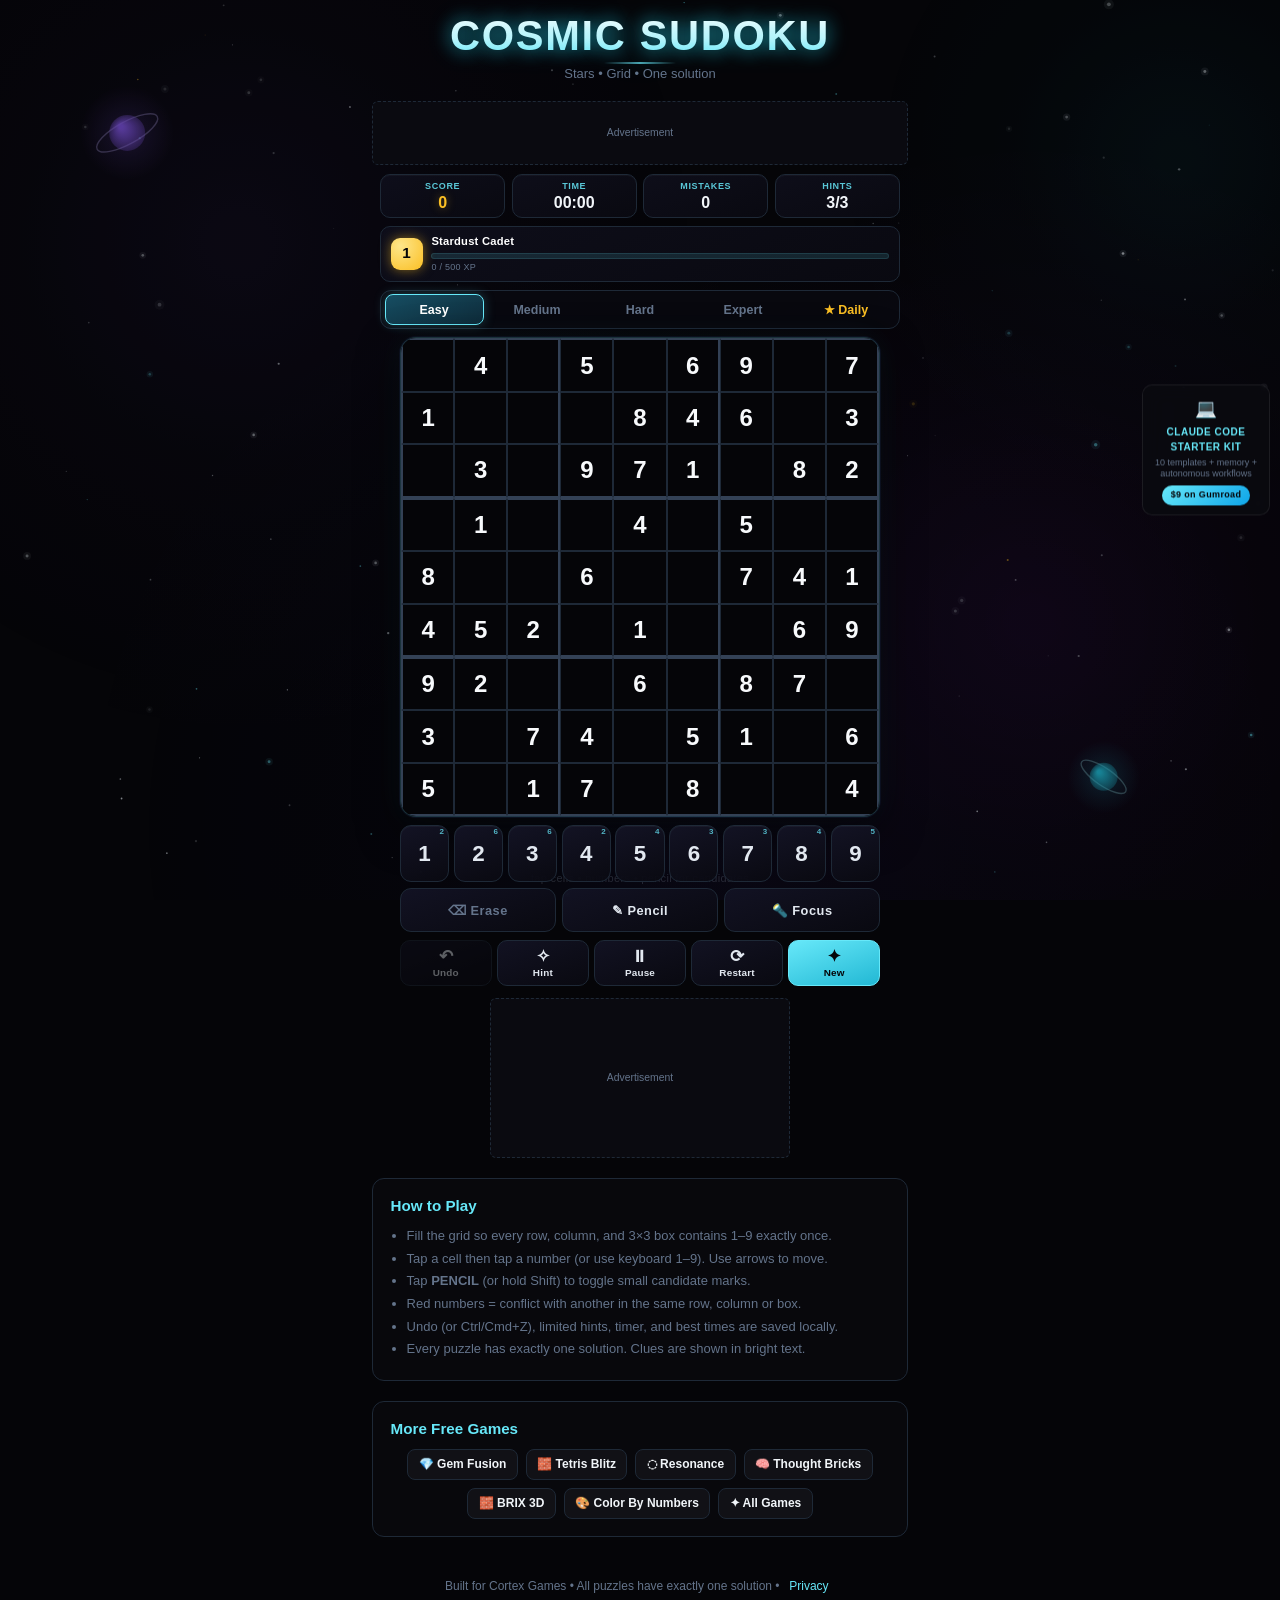
==== games/sudoku/index.html @ 064f4073 "Add Cosmic Sudoku: scoring, levels, daily challenge, number-focus + animated cosmos - Engagement loo" ====
<!DOCTYPE html>
<html lang="en">
<head>
<meta charset="UTF-8">
<meta name="viewport" content="width=device-width, initial-scale=1.0, maximum-scale=1.0, user-scalable=no">
<title>Cosmic Sudoku — Free Online | Cortex Games</title>
<meta name="description" content="Play Cosmic Sudoku free online. 9x9 logic puzzle among the stars with live scoring, combo multipliers, XP levels & cosmic ranks, a daily challenge, 4 difficulties (Easy to Expert), pencil marks, hints, undo, timer, best times and resume. Deep space nebulae theme, touch + keyboard.">
<meta name="robots" content="index, follow">
<link rel="canonical" href="https://cortexgames.com/games/sudoku/">
<meta property="og:type" content="website">
<meta property="og:title" content="Cosmic Sudoku — Free Online Logic Puzzle | Cortex Games">
<meta property="og:description" content="Cosmic Sudoku: 9x9 logic among the stars with live scoring, combos, XP levels & ranks, and a daily challenge. Pencil, hints, undo, best times. Play instantly.">
<meta property="og:url" content="https://cortexgames.com/games/sudoku/">
<meta name="twitter:card" content="summary_large_image">
<script type="application/ld+json">
{
  "@context": "https://schema.org",
  "@type": "VideoGame",
  "name": "Cosmic Sudoku",
  "description": "9x9 logic puzzle set in deep space with live scoring, combo multipliers, XP levels and cosmic ranks, and a daily challenge. 4 difficulties, pencil marks, hints, undo, timer, best times. Cosmic nebulae and celestial visuals. Keyboard and touch.",
  "genre": ["Puzzle", "Logic", "Brain Training"],
  "gamePlatform": "Web Browser",
  "applicationCategory": "Game",
  "operatingSystem": "Any",
  "offers": { "@type": "Offer", "price": "0", "priceCurrency": "USD" },
  "url": "https://cortexgames.com/games/sudoku/"
}
</script>
<style>
:root {
  --bg: #050508;
  --bg-elev: #0a0a10;
  --text: #f1f5f9;
  --text-muted: #64748b;
--cyan: #67e8f9;
  --cyan-dim: #164e63;
  --purple: #c026ff;
  --nebula: #6b46c1;
  --gold: #fbbf24;
  --star: #f0f9ff;
  --border: #1e2937;
  --error: #f87171;
  --font: -apple-system, BlinkMacSystemFont, 'Segoe UI', Roboto, 'Helvetica Neue', Arial, sans-serif;
}
*,*::before,*::after{box-sizing:border-box;margin:0;padding:0}
html,body{width:100%;height:100%}
body{
  font-family:var(--font);
  background:var(--bg);
  color:var(--text);
  line-height:1.5;
  overflow-x:hidden;
  -webkit-user-select:none;user-select:none;
  touch-action:manipulation;
}
a{color:var(--cyan);text-decoration:none}
a:hover{color:#67e8f9}

/* Background neural grid + particles (inspired exactly by Grok Imagine 8.jpg: cyan grid, soft curves, floating nodes on #050508 void) */
#bg-canvas{
  position:fixed;top:0;left:0;width:100vw;height:100vh;z-index:0;pointer-events:none;opacity:0.7;
}
.page-wrap{position:relative;z-index:1;max-width:560px;margin:0 auto;padding:0 0.75rem;width:100%}

/* Header with glow title evoking Imagine 7.jpg hero (geometric grid + cyan connections on SUDOKU) */
.game-header{text-align:center;padding:0.9rem 0 0.5rem}
.game-header h1{
  font-size:clamp(1.5rem, 8.5vw, 2.4rem);font-weight:900;letter-spacing:0.04em;text-transform:uppercase;
  color:#fff;line-height:1.05;white-space:nowrap;
  background:linear-gradient(180deg,#fff 0%,#cffafe 55%,#67e8f9 100%);
  -webkit-background-clip:text;background-clip:text;-webkit-text-fill-color:transparent;
  text-shadow:0 0 18px rgba(34,211,238,0.35);
  filter:drop-shadow(0 0 10px rgba(34,211,238,0.45));
  position:relative;display:inline-block;
}
.game-header h1::after{
  content:'';position:absolute;left:50%;bottom:-6px;transform:translateX(-50%);
  width:72px;height:2px;background:linear-gradient(90deg,transparent,var(--cyan),transparent);opacity:0.7;
}
.game-header p{color:var(--text-muted);font-size:0.8125rem;margin-top:0.35rem}

/* HUD */
.hud{display:flex;flex-direction:column;gap:0.5rem;align-items:stretch;margin:0.4rem auto 0.5rem;max-width:520px;font-size:0.8125rem}
.hud-row{display:flex;gap:0.4rem;align-items:stretch;justify-content:center}
.hud-item{
  background:linear-gradient(160deg,rgba(15,15,28,0.92),rgba(10,10,18,0.92));
  border:1px solid var(--border);border-radius:10px;
  padding:0.3rem 0.5rem;flex:1 1 0;min-width:0;text-align:center;
  box-shadow:inset 0 1px 0 rgba(255,255,255,0.03);
}
.hud-item .lab{font-size:0.5625rem;color:var(--cyan);font-weight:800;letter-spacing:0.07em;text-transform:uppercase;opacity:0.85}
.hud-item .val{font-size:1rem;font-weight:800;line-height:1.15}
.hud-item.score-item .val{color:var(--gold);text-shadow:0 0 10px rgba(251,191,36,0.4)}
.timer{font-variant-numeric:tabular-nums}

/* Level / XP bar */
.level-bar-wrap{
  display:flex;align-items:center;gap:0.55rem;
  background:linear-gradient(160deg,rgba(15,15,28,0.92),rgba(10,10,18,0.92));
  border:1px solid var(--border);border-radius:10px;padding:0.4rem 0.6rem;
}
.level-badge{
  flex:none;width:32px;height:32px;border-radius:9px;display:flex;align-items:center;justify-content:center;
  font-weight:900;font-size:0.95rem;color:#050508;
  background:radial-gradient(circle at 30% 25%,#fde68a,var(--gold));
  box-shadow:0 0 12px rgba(251,191,36,0.5);
}
.level-info{flex:1;min-width:0}
.rank-name{font-size:0.7rem;font-weight:800;color:#fff;letter-spacing:0.02em;white-space:nowrap;overflow:hidden;text-overflow:ellipsis}
.xp-track{height:6px;border-radius:999px;background:rgba(103,232,249,0.12);overflow:hidden;margin-top:3px;border:1px solid rgba(103,232,249,0.12)}
.xp-fill{height:100%;width:0;border-radius:999px;background:linear-gradient(90deg,var(--cyan),#a855f7);box-shadow:0 0 8px rgba(103,232,249,0.6);transition:width 0.6s cubic-bezier(.2,.8,.2,1)}
.xp-text{font-size:0.5625rem;color:var(--text-muted);margin-top:2px;letter-spacing:0.03em}

/* Difficulty selector — segmented control, always fits one row */
.diff-pills{display:flex;gap:0.25rem;width:100%;background:rgba(10,10,18,0.7);border:1px solid var(--border);border-radius:11px;padding:0.22rem}
.diff-btn{
  flex:1 1 0;min-width:0;font-size:clamp(0.62rem,2.8vw,0.78rem);font-weight:800;
  padding:0.42rem 0.15rem;border-radius:8px;white-space:nowrap;
  background:transparent;border:1px solid transparent;color:var(--text-muted);cursor:pointer;
  transition:all 0.12s;display:flex;align-items:center;justify-content:center;gap:0.2rem;
}
.diff-btn.active{background:linear-gradient(160deg,var(--cyan-dim),rgba(22,78,99,0.5));border-color:var(--cyan);color:#fff;box-shadow:0 0 12px rgba(103,232,249,0.25)}
.diff-btn:hover:not(.active){color:#e2e8f0;background:rgba(255,255,255,0.04)}
.diff-btn:focus-visible{outline:2px solid var(--cyan);outline-offset:1px}
.diff-btn.daily{color:var(--gold)}
.diff-btn.daily.active{background:linear-gradient(160deg,rgba(120,80,10,0.6),rgba(80,55,8,0.4));border-color:var(--gold);color:#fde68a;box-shadow:0 0 12px rgba(251,191,36,0.3)}
.diff-btn .daily-check{font-size:0.7em}

/* Game board */
#game-wrap{
  position:relative;margin:0.5rem auto;
  max-width:480px;
  width:100%;
  border-radius:16px;
  border:1px solid rgba(103,232,249,0.18);
  background:radial-gradient(circle at 50% 0%, rgba(20,20,40,0.9), var(--bg-elev) 70%);
  box-shadow:0 0 0 1px rgba(15,23,42,0.6), 0 14px 40px rgba(0,0,0,0.6), 0 0 30px rgba(103,232,249,0.06);
  overflow:hidden;
}
.sudoku-grid{
  display:grid;grid-template-columns:repeat(9,1fr);
  width:100%;aspect-ratio:1/1;
  background:#050508;
  gap:0;border:0;
}
.cell{
  position:relative;display:flex;align-items:center;justify-content:center;
  font-size:clamp(1rem,5.2vw,1.5rem);font-weight:700;color:#e2e8f0;
  background:transparent;
  border:1px solid var(--border);
  cursor:pointer;transition:background 0.12s, color 0.12s, box-shadow 0.12s;
  min-height:34px;
  user-select:none;
}
.cell:focus-visible{outline:2px solid var(--cyan);outline-offset:-2px;z-index:3}
.cell.clue{color:#f8fafc;font-weight:800}
/* peer highlighting: row/col/box of selection */
.cell.peer{background:rgba(103,232,249,0.055)}
/* same-number highlight */
.cell.same-num{background:rgba(168,85,247,0.16);color:#e9d5ff}
/* Focus mode: rows/columns occupied by the chosen number (soft tint, lighter than peer) */
.cell.focus-line{background:rgba(251,191,36,0.07)}
/* Focus mode: cells holding the chosen number (strong gold glow, dominates same-num/peer) */
.cell.focus-num{background:rgba(251,191,36,0.28)!important;color:#fffbeb!important;text-shadow:0 0 10px rgba(251,191,36,0.9);box-shadow:inset 0 0 0 1px rgba(251,191,36,0.55),0 0 14px rgba(251,191,36,0.3);z-index:1}
.cell.selected{background:rgba(34,211,238,0.2)!important;box-shadow:inset 0 0 0 2px var(--cyan),0 0 14px rgba(103,232,249,0.35);z-index:2}
.cell.conflict{color:var(--error)!important;background:rgba(248,113,113,0.12)!important}
.cell.pop{animation:cellPop 0.32s ease-out}
.cell.wrong{animation:cellShake 0.34s ease}
@keyframes cellPop{0%{transform:scale(0.5);text-shadow:0 0 12px var(--cyan)}55%{transform:scale(1.22);text-shadow:0 0 18px var(--cyan)}100%{transform:scale(1);text-shadow:none}}
@keyframes cellShake{0%,100%{transform:translateX(0)}20%{transform:translateX(-4px)}40%{transform:translateX(4px)}60%{transform:translateX(-3px)}80%{transform:translateX(3px)}}
.cell.flash-red{box-shadow:inset 0 0 0 2px var(--error)}
.cell .cands{
  position:absolute;inset:1px 2px 2px 2px;display:grid;grid-template-columns:repeat(3,1fr);grid-template-rows:repeat(3,1fr);
  font-size:0.42rem;font-weight:600;color:rgba(148,163,184,0.75);pointer-events:none;line-height:1;
  text-align:center;align-items:center;justify-items:center;
}
.cell .cands span{transform:translateY(-0.5px)}

/* Combo popup near board */
.combo-pop{
  position:absolute;left:50%;top:42%;transform:translate(-50%,-50%) scale(0.6);
  z-index:25;pointer-events:none;opacity:0;font-weight:900;letter-spacing:0.04em;text-align:center;
}
.combo-pop.show{animation:comboFx 0.95s cubic-bezier(.2,.9,.3,1) forwards}
.combo-pop .cnum{font-size:2.4rem;line-height:1;background:linear-gradient(180deg,#fff,var(--gold));-webkit-background-clip:text;background-clip:text;-webkit-text-fill-color:transparent;filter:drop-shadow(0 0 14px rgba(251,191,36,0.7))}
.combo-pop .cpts{font-size:0.95rem;color:var(--cyan);text-shadow:0 0 8px rgba(103,232,249,0.6);margin-top:2px}
@keyframes comboFx{0%{opacity:0;transform:translate(-50%,-50%) scale(0.5)}20%{opacity:1;transform:translate(-50%,-50%) scale(1.1)}70%{opacity:1;transform:translate(-50%,-60%) scale(1)}100%{opacity:0;transform:translate(-50%,-95%) scale(0.95)}}

/* 3x3 box borders */
.cell:nth-child(3n){border-right-width:2px;border-right-color:#334155}
.cell:nth-child(9n+1){border-left-width:2px;border-left-color:#334155}
.cell:nth-child(n+19):nth-child(-n+27),.cell:nth-child(n+46):nth-child(-n+54),.cell:nth-child(n+73):nth-child(-n+81){border-bottom-width:2px;border-bottom-color:#334155}
.cell:nth-child(-n+9),.cell:nth-child(n+28):nth-child(-n+36),.cell:nth-child(n+55):nth-child(-n+63){border-top-width:2px;border-top-color:#334155}

/* Number pad — large thumb-friendly digits, full width on phone */
.pad{display:grid;grid-template-columns:repeat(9,minmax(0,1fr));gap:0.3rem;max-width:480px;width:100%;margin:0.5rem auto 0.4rem}
.pad-btn[data-num]{
  position:relative;aspect-ratio:1/1.15;min-height:46px;border-radius:11px;
  border:1px solid var(--border);
  background:linear-gradient(160deg,rgba(20,20,38,0.95),rgba(10,10,18,0.95));
  color:#e2e8f0;font-size:clamp(1.05rem,4.6vw,1.4rem);font-weight:800;cursor:pointer;
  display:flex;align-items:center;justify-content:center;
  transition:transform 0.06s, background 0.12s, border-color 0.12s, box-shadow 0.12s;
  box-shadow:inset 0 1px 0 rgba(255,255,255,0.04);
}
.pad-btn[data-num]:active{transform:scale(0.92)}
.pad-btn[data-num]:hover{border-color:var(--cyan);box-shadow:0 0 12px rgba(103,232,249,0.2)}
.pad-btn[data-num] .rem{
  position:absolute;top:2px;right:4px;font-size:0.5rem;font-weight:700;color:var(--cyan);opacity:0.75;line-height:1;
}
.pad-btn[data-num].depleted{opacity:0.32;pointer-events:none;color:var(--text-muted)}
.pad-btn[data-num].depleted .rem{color:var(--text-muted)}
/* secondary pad row: clear + pencil + focus */
.pad-actions{display:grid;grid-template-columns:repeat(3,minmax(0,1fr));gap:0.4rem;max-width:480px;width:100%;margin:0 auto 0.5rem}
.pad-btn.util{
  min-height:44px;border-radius:11px;border:1px solid var(--border);
  background:linear-gradient(160deg,rgba(20,20,38,0.9),rgba(10,10,18,0.9));
  color:#e2e8f0;font-size:0.8rem;font-weight:800;letter-spacing:0.04em;cursor:pointer;
  display:flex;align-items:center;justify-content:center;gap:0.35rem;
  transition:transform 0.06s, background 0.12s, border-color 0.12s;
}
.pad-btn.util:active{transform:scale(0.97)}
.pad-btn.util:hover{border-color:var(--cyan)}
.pad-btn.util.clear{color:var(--text-muted)}
.pad-btn.util.mode.active{background:var(--cyan);color:#050508;border-color:var(--cyan)}
/* Focus toggle active state — gold ring so it reads distinct from Pencil's cyan */
.pad-btn.util.focus.active{background:linear-gradient(160deg,rgba(120,80,10,0.65),rgba(80,55,8,0.5));color:#fde68a;border-color:var(--gold);box-shadow:0 0 12px rgba(251,191,36,0.45),inset 0 0 0 1px rgba(251,191,36,0.5)}
/* chosen focus digit indicated on the number pad */
.pad-btn[data-num].focus-active{border-color:var(--gold);color:#fde68a;box-shadow:0 0 14px rgba(251,191,36,0.5),inset 0 0 0 1px rgba(251,191,36,0.55)}

/* Action buttons — compact even bar, wraps gracefully */
.actions{display:grid;grid-template-columns:repeat(5,minmax(0,1fr));gap:0.35rem;max-width:480px;width:100%;margin:0.4rem auto 0.75rem}
.btn{
  display:inline-flex;flex-direction:column;align-items:center;justify-content:center;gap:0.1rem;
  min-height:46px;padding:0.3rem 0.2rem;border-radius:10px;font-weight:700;font-size:0.62rem;letter-spacing:0.02em;
  cursor:pointer;border:1px solid var(--border);
  background:linear-gradient(160deg,rgba(20,20,38,0.9),rgba(10,10,18,0.9));color:#e2e8f0;
  transition:background 0.12s,transform 0.06s,border-color 0.12s;
}
.btn .bi{font-size:1.05rem;line-height:1}
.btn:active{transform:scale(0.95)}
.btn:hover{border-color:var(--cyan)}
.btn-primary{background:linear-gradient(160deg,var(--cyan),#22b8d4);color:#050508;border-color:var(--cyan)}
.btn-primary .bi,.btn-primary{color:#050508}
.btn-primary:hover{background:var(--cyan)}
.btn:disabled{opacity:0.4;cursor:not-allowed}

/* Overlays & win */
.overlay{
  position:absolute;inset:0;background:rgba(5,5,8,0.88);backdrop-filter:blur(8px);
  display:flex;flex-direction:column;align-items:center;justify-content:center;
  z-index:20;opacity:0;pointer-events:none;transition:opacity 0.2s;
  border-radius:14px;
}
.overlay.active{opacity:1;pointer-events:all}
.win-content{text-align:center;width:100%;max-width:340px;padding:0.5rem 1rem;max-height:100%;overflow-y:auto}
.win-content h2{font-size:1.4rem;margin-bottom:0.15rem;color:#fff;text-shadow:0 0 14px rgba(103,232,249,0.4)}
.win-content p{color:var(--text-muted);margin-bottom:0.5rem;font-size:0.8125rem}
#pulse-canvas{width:96px;height:96px;margin:0 auto 0.35rem;display:block}
.win-score-big{font-size:2.1rem;font-weight:900;line-height:1;background:linear-gradient(180deg,#fff,var(--gold));-webkit-background-clip:text;background-clip:text;-webkit-text-fill-color:transparent;filter:drop-shadow(0 0 12px rgba(251,191,36,0.5))}
.win-score-lab{font-size:0.6rem;letter-spacing:0.1em;text-transform:uppercase;color:var(--cyan);font-weight:800;margin-bottom:0.4rem}
.breakdown{text-align:left;background:rgba(10,10,18,0.6);border:1px solid var(--border);border-radius:10px;padding:0.5rem 0.7rem;margin:0.5rem 0;font-size:0.72rem}
.breakdown .row{display:flex;justify-content:space-between;padding:0.12rem 0;color:#cbd5e1}
.breakdown .row .v{font-weight:800;font-variant-numeric:tabular-nums}
.breakdown .row.pen .v{color:var(--error)}
.breakdown .row.bonus .v{color:var(--gold)}
.win-xp{margin:0.5rem 0}
.win-xp .xp-track{height:8px}
.win-levelup{margin:0.4rem 0;font-weight:900;font-size:0.85rem;color:var(--gold);text-shadow:0 0 12px rgba(251,191,36,0.5);animation:cellPop 0.5s ease-out}
.win-rank{font-size:0.7rem;color:var(--cyan);margin-top:2px}

/* How to play + more games (match gem-fusion style) */
.how-to,.more-games{
  max-width:620px;margin:1.25rem auto;padding:1rem 1.1rem 1.1rem;
  background:rgba(10,10,16,0.6);border:1px solid var(--border);border-radius:12px;
}
.how-to h2,.more-games h2{font-size:0.95rem;color:var(--cyan);margin-bottom:0.5rem;font-weight:700}
.how-to ul{padding-left:1rem;color:var(--text-muted);font-size:0.8125rem}
.how-to li{margin:0.2rem 0}
.more-games-grid{display:flex;gap:0.5rem;flex-wrap:wrap;justify-content:center}
.more-link{
  display:inline-flex;align-items:center;gap:0.3rem;padding:0.35rem 0.65rem;border-radius:8px;
  background:rgba(255,255,255,0.04);border:1px solid var(--border);color:var(--text);font-size:0.75rem;font-weight:600;
}
.more-link:hover{background:rgba(34,211,238,0.08);border-color:var(--cyan)}

/* Ad slots (per shared/ads.js + shared/style.css pattern). Real AdSense when enabled. Non-interrupting. Max 3. */
.ad-slot{
  background:var(--bg-elev);border:1px dashed var(--border);border-radius:6px;
  display:flex;align-items:center;justify-content:center;color:var(--text-muted);font-size:0.65rem;
  margin:0.6rem auto;min-height:64px;
}
.ad-slot-banner{max-width:640px;width:100%}
.ad-slot-side{display:none;width:300px;height:160px}
@media (min-width:860px){.ad-slot-side{display:flex}}

.side-promo{
  position:fixed;right:10px;top:50%;transform:translateY(-50%);width:128px;padding:0.6rem;
  background:rgba(10,10,16,0.92);backdrop-filter:blur(10px);border:1px solid rgba(255,255,255,0.08);
  border-radius:10px;text-decoration:none;color:var(--text);text-align:center;z-index:50;font-size:0.6875rem;
  transition:border-color .15s,box-shadow .15s;
}
.side-promo:hover{border-color:var(--cyan);box-shadow:0 4px 20px rgba(34,211,238,0.25)}
.side-promo .sp-icon{font-size:1.1rem;display:block;margin-bottom:0.2rem}
.side-promo .sp-title{font-size:0.625rem;font-weight:800;text-transform:uppercase;letter-spacing:0.05em;color:var(--cyan)}
.side-promo .sp-desc{font-size:0.5625rem;color:var(--text-muted);line-height:1.25;margin:0.15rem 0 0.35rem}
.side-promo .sp-cta{display:inline-block;padding:0.2rem 0.55rem;border-radius:999px;background:linear-gradient(135deg,var(--cyan),#0ea5e9);color:#050508;font-size:0.5625rem;font-weight:800;letter-spacing:0.04em}
@media (max-width:1100px){.side-promo{display:none}}

/* Responsive safety: never horizontal-scroll, tighten on small phones */
@media (max-width:400px){
  .page-wrap{padding:0 0.6rem}
  .pad{gap:0.22rem}
  .actions{gap:0.28rem}
  .hud-item .val{font-size:0.9rem}
}
@media (max-width:360px){
  .game-header h1{letter-spacing:0.02em}
  .btn{font-size:0.56rem}
}
/* Big screens: keep centered, comfortable */
@media (min-width:620px){
  .game-header h1{font-size:2.6rem}
}

footer{text-align:center;padding:1.25rem 0 2rem;color:var(--text-muted);font-size:0.75rem}
footer a{margin:0 0.4rem}

.sr-only{position:absolute;width:1px;height:1px;padding:0;margin:-1px;overflow:hidden;clip:rect(0,0,0,0);border:0}
</style>
</head>
<body>
<canvas id="bg-canvas" aria-hidden="true"></canvas>
<div class="page-wrap">

<header class="game-header">
  <h1>Cosmic Sudoku</h1>
  <p>Stars • Grid • One solution</p>
</header>

<!-- Top ad placeholder (banner) -->
<div class="ad-slot ad-slot-banner" aria-label="Advertisement" data-ad-slot="banner">
  <!-- Real AdSense banner slot (shared/ads.js pattern) will load here when enabled. Non-interrupting. -->
  <span>Advertisement</span>
</div>

<div class="hud">
  <div class="hud-row">
    <div class="hud-item score-item"><div class="lab">Score</div><div class="val" id="score">0</div></div>
    <div class="hud-item"><div class="lab">Time</div><div class="val timer" id="timer">00:00</div></div>
    <div class="hud-item"><div class="lab">Mistakes</div><div class="val" id="mistakes">0</div></div>
    <div class="hud-item"><div class="lab">Hints</div><div class="val" id="hints">3/3</div></div>
  </div>
  <div class="level-bar-wrap" title="Lifetime progression">
    <div class="level-badge" id="level-badge">1</div>
    <div class="level-info">
      <div class="rank-name" id="rank-name">Stardust Cadet</div>
      <div class="xp-track"><div class="xp-fill" id="xp-fill"></div></div>
      <div class="xp-text" id="xp-text">0 / 500 XP</div>
    </div>
  </div>
  <div class="diff-pills" id="diff-pills" role="group" aria-label="Mode and difficulty"></div>
</div>

<div id="game-wrap">
  <div id="grid" class="sudoku-grid" role="grid" aria-label="Sudoku board 9 by 9"></div>

  <!-- Combo popup -->
  <div class="combo-pop" id="combo-pop" aria-hidden="true">
    <div class="cnum" id="combo-num">COMBO ×2</div>
    <div class="cpts" id="combo-pts">+200</div>
  </div>

  <!-- Win overlay with Pulse mascot (inspired by Grok Imagine 9.jpg) -->
  <div class="overlay" id="win-overlay">
    <div class="win-content">
      <canvas id="pulse-canvas" width="96" height="96" aria-hidden="true"></canvas>
      <!-- Literal Pulse mascot asset generated by the CineGrok Grok Imagine pipeline (build_reference.js on sudoku_visuals.json) and inlined here as data URL from the tiny optimized version of the hero PNG. -->
      <img id="pulse-pipeline" alt="Pulse - cosmic celestial mascot (pipeline)" style="width:96px;height:96px;margin:0 auto 0.35rem;image-rendering:auto;display:block" />
      <h2>The stars align.</h2>
      <p id="win-time">Solved in 00:00</p>
      <div class="win-score-lab">Final Score</div>
      <div class="win-score-big" id="win-score">0</div>
      <div class="breakdown" id="win-breakdown"></div>
      <div class="win-xp">
        <div class="xp-text" id="win-xp-text" style="margin-bottom:3px"></div>
        <div class="xp-track"><div class="xp-fill" id="win-xp-fill"></div></div>
      </div>
      <div class="win-levelup" id="win-levelup" style="display:none"></div>
      <div id="win-best" style="margin:0.4rem 0 0.6rem;font-size:0.7rem;color:#64748b"></div>
      <div style="display:flex;gap:0.4rem;justify-content:center;flex-wrap:wrap">
        <button class="btn btn-primary" id="win-new" style="flex-direction:row">New Game</button>
        <button class="btn" id="win-again" style="flex-direction:row">Same Difficulty</button>
      </div>
    </div>
  </div>
</div>

<div class="pad" role="toolbar" aria-label="Number pad">
  <button class="pad-btn" data-num="1">1<span class="rem" data-rem="1">9</span></button>
  <button class="pad-btn" data-num="2">2<span class="rem" data-rem="2">9</span></button>
  <button class="pad-btn" data-num="3">3<span class="rem" data-rem="3">9</span></button>
  <button class="pad-btn" data-num="4">4<span class="rem" data-rem="4">9</span></button>
  <button class="pad-btn" data-num="5">5<span class="rem" data-rem="5">9</span></button>
  <button class="pad-btn" data-num="6">6<span class="rem" data-rem="6">9</span></button>
  <button class="pad-btn" data-num="7">7<span class="rem" data-rem="7">9</span></button>
  <button class="pad-btn" data-num="8">8<span class="rem" data-rem="8">9</span></button>
  <button class="pad-btn" data-num="9">9<span class="rem" data-rem="9">9</span></button>
</div>
<div class="pad-actions">
  <button class="pad-btn util clear" id="btn-clear">⌫ Erase</button>
  <button class="pad-btn util mode" id="btn-notes">✎ Pencil</button>
  <button class="pad-btn util focus" id="btn-focus" aria-pressed="false">🔦 Focus</button>
</div>

<div class="actions">
  <button class="btn" id="btn-undo"><span class="bi">↶</span>Undo</button>
  <button class="btn" id="btn-hint"><span class="bi">✧</span>Hint</button>
  <button class="btn" id="btn-pause"><span class="bi">⏸</span>Pause</button>
  <button class="btn" id="btn-restart"><span class="bi">⟳</span>Restart</button>
  <button class="btn btn-primary" id="btn-new"><span class="bi">✦</span>New</button>
</div>

<!-- Side ad placeholder -->
<div class="ad-slot ad-slot-side" aria-label="Advertisement" data-ad-slot="sidebar">
  <!-- Real AdSense sidebar slot (shared/ads.js pattern) when enabled. -->
  <span>Advertisement</span>
</div>

<section class="how-to">
  <h2>How to Play</h2>
  <ul>
    <li>Fill the grid so every row, column, and 3×3 box contains 1–9 exactly once.</li>
    <li>Tap a cell then tap a number (or use keyboard 1–9). Use arrows to move.</li>
    <li>Tap <strong>PENCIL</strong> (or hold Shift) to toggle small candidate marks.</li>
    <li>Red numbers = conflict with another in the same row, column or box.</li>
    <li>Undo (or Ctrl/Cmd+Z), limited hints, timer, and best times are saved locally.</li>
    <li>Every puzzle has exactly one solution. Clues are shown in bright text.</li>
  </ul>
</section>

<section class="more-games">
  <h2>More Free Games</h2>
  <div class="more-games-grid">
    <a href="../gem-fusion/index.html" class="more-link">💎 Gem Fusion</a>
    <a href="../tetris-blitz/index.html" class="more-link">🧱 Tetris Blitz</a>
    <a href="../resonance/index.html" class="more-link">◌ Resonance</a>
    <a href="../thought-bricks/index.html" class="more-link">🧠 Thought Bricks</a>
    <a href="../brix3d/index.html" class="more-link">🧱 BRIX 3D</a>
    <a href="../color-by-numbers/index.html" class="more-link">🎨 Color By Numbers</a>
    <a href="../../index.html" class="more-link">✦ All Games</a>
  </div>
</section>

</div><!-- page-wrap -->

<a href="https://bryman.gumroad.com/l/pfoyf" target="_blank" rel="noopener" class="side-promo" aria-label="Claude Code Starter Kit on Gumroad">
  <span class="sp-icon">💻</span>
  <div class="sp-title">Claude Code Starter Kit</div>
  <div class="sp-desc">10 templates + memory + autonomous workflows</div>
  <span class="sp-cta">$9 on Gumroad</span>
</a>

<footer>
  <p>Built for Cortex Games • All puzzles have exactly one solution • <a href="#privacy">Privacy</a></p>
</footer>

<script>
(function(){
  'use strict';

    // === COSMIC SUDOKU STYLE - Assets from CineGrok Grok Imagine pipeline ===
  // Pipeline run produced base neural versions; then image_edit transformed to full cosmic:
  //   deep space nebulae, stars, constellation grids, celestial orbs.
  // Command history: build_reference.js on sudoku_visuals.json then image_edit "cosmic celestial" prompts.
  // Final tiny assets (inlined below): C:\Users\bryan\Desktop\Sudoku_Imagine_Assets\*_cosmic_tiny.jpg
  // Canvas code enhanced for cosmic: starfields, purple nebulae, golden accents, twinkles.
  const PULSE_PIPELINE_B64 = "/9j/4AAQSkZJRgABAQEAYABgAAD/2wBDABwTFRgVERwYFhgfHRwhKUUtKSYmKVQ8QDJFZFhpZ2JYYF9ufJ6GbnWWd19giruLlqOpsbOxa4TC0MGszp6usar/2wBDAR0fHykkKVEtLVGqcmByqqqqqqqqqqqqqqqqqqqqqqqqqqqqqqqqqqqqqqqqqqqqqqqqqqqqqqqqqqqqqqqqqqr/wAARCACMAQADASIAAhEBAxEB/8QAHwAAAQUBAQEBAQEAAAAAAAAAAAECAwQFBgcICQoL/[base64]/8QAHwEAAwEBAQEBAQEBAQAAAAAAAAECAwQFBgcICQoL/[base64]/[base64]/Co5h2MFUp4XFbv9mW56O35VHJpbY/dsrD8jRcehj7TTugq7PG4CpIu3aMDiqhXLYPFCYDByeaeOBxSyIqOVVg4Hcd6YxxQAO/[base64]/s80ilkjZgOpAqkDKzGoyaewqNqqxJG1MNPamgZpkjTSYpxoI4ByOaYhuKMUtITTAMUHFJmm0AJS0UUhhRRS0CCiiigBaKKWgBRTlGTSAU8c44AoGWhCySiEhS2eqnP61tygW1ukQHCjk+prO0mLddI55A5/KrdzK7vt688A1FtSxD+9jaRQqhBg89TTYjn5QB1qDexGM9TUxR0jkH8YGPpT2ExczTsUtVXC8NI3QfT1qhPcGN9qXPmt6qmF/PNaMwK2Hkw8bsLx6d6wWilX98yHZuxnFHS4utjcsrmUbfNUrnpnvW1Edy1zUuryXKQxlAPLxyO/at+0YmMfSkNktxKsMLSMcKoyTWTBfyXEn7soD2R8jP49Ksa8zf2Y+3uwB/[base64]/[base64]/wqdmUivOrRoYxIGBAbg02J4RA6upMh+6fSrE0W18leKqPGqsRg/nTsGwK5FTpIT1NNgiSQYZ9nB5bufSowcNjHegNS5vBUg801QM8bh9GqAPyeKlWQBDx1OKBIsxlQOn4k5oL4PFQLJz0HFSxDfz1OelSykWIWxmRvuoMmsK8nEjlh95jya0dRuNkf2ZCN3V/8KxJCD0pJDbGMaYaUmmmrMwpMZOBRRnB4pgIQQcHrSUpOTk0lAgpKWkoAKKKKBhRRRQIWiiigApaKKACloooAKcKSlFADgauQkJCsiS/vN2NgHOPWqQpykg5BpNFJnSWt1HepskIWYev8X/16bNa4+8nT0rEjldeVNadrqzBQk4Eg9T1/Op1RV0J5Yww2n160FFLKQjY4zz3q+k1pNyr7D6MKkFuhA2yIR16ijmHYyggLcA/nU0gj2oqKQQOcnqa0DDGqbC8YGc8kVA81pCc7jIfRRS5gsQpE8rD5ck9aLm6js02REGXuR0X/AOvVa71N2UxxARr7dT+NZxkOckk+1FmwbLE1tMIhcS/Kj9DnrVFzzxUs1zJKoV2JVeg7CoDVJPqQ2JSGlNJVCEpKWkoEFJS0UAJSUtFACUUUUDClopaBBiijFLg0wAClxRj3pcD1oANtKFo49aUbfU0AKE9xS+WaQEe9KHA9aBiiM+lKIz6Uokx604TY7UaBYQIacqMOlPW4I9Ketz6j9KB2BHlCFOdpOaeu89zSi6X0FSrdA/w1PyKIWWT3pP3oXAYirfnAj7uKjZ1NO3kHzKTRGoymKts0ffNMIiPRvzpk2KpUU0irBjXswphjo1FYgIpMVKU9qaVoAjxRinkU2gQ3FJin0lADcUmKdSUANxRS0lIApc02igB2aKSimA7NFIKKAFzS5pKKAFpeaSlzQAozTgDTc0vegBwBPenqh9ajBNLk5pgT/Io5OTSiYL0FVs0ZoAmaRj3pnmn1qPJpDSAl8496aZM1HRQA8vR5jDoajooAk81vWjzD3qOigCTfSbgaZSUAPyKSm0GgBaSkooAKKKSgD//Z";
  const HERO_PIPELINE_B64 = "/9j/4AAQSkZJRgABAQEAYABgAAD/2wBDAB4UFhoWEx4aGBohHx4jLEowLCkpLFtBRDZKa15xb2leaGZ2haqQdn6hgGZolMqWobC1v8C/c47R4M+53qq7v7f/2wBDAR8hISwnLFcwMFe3emh6t7e3t7e3t7e3t7e3t7e3t7e3t7e3t7e3t7e3t7e3t7e3t7e3t7e3t7e3t7e3t7e3t7f/wAARCAEGAeADASIAAhEBAxEB/8QAHwAAAQUBAQEBAQEAAAAAAAAAAAECAwQFBgcICQoL/[base64]/8QAHwEAAwEBAQEBAQEBAQAAAAAAAAECAwQFBgcICQoL/[base64]/9oADAMBAAIRAxEAPwDnqWikpgLSUtFABRRRQAUUUUAFFFFABRRRQAUUUtACUUUtACUUtJQAUUUtABRRRQIKXqcmkpaAEopRQaADHGc/[base64]/CgAoopaACjFKqknABNXrTTpbpHK4GwZOT1pN2AoUlSyIUOCMfWo8UwCiiigQEenSil+lJQAvakpaAKACir1nY/aYpHMipsXOG71VZVBxu/SlcdiOipPLXnDg/geaEid2Cou4noBzTER0uKUgjrSUAKMemaSlpSM80AJRRT1RmOFBJ9qBjKWnbCOuBRtH979KAG4pQKeFH94U+OF34VSe/[base64]/akpccZoEBxnjOO2akjCow3ruP92kjXv/AJFSo2MgccUAN2yY6bR6dKfG0sYIQkZ64NG9imD0HT2pMEDmnYVxpd1ODn6GkIWToArenapky5wRuB7VYm04iMyRHcAMsoOSB/hSsO5nbTnGOad5T/3G/KpVX94obrnrSsx9cCmBF5TgZ2tj1xTCK1tKIa6AYAgqQR2qleIEuZVQYUMQB7ZoaFfWxWAycVIInHRGJ9cU3GOO/erbltpPbOKEhkKq4Byr5+lRnrWjpzA3Ue7puqtdosd3IqjADkAfjRYGQbH/ALrflQFcHIDA+uKuXEqFVCKByc461BklvlO7HbvQBHhz1Vj74oMZxkqceuKeN3vTlLE9TmiwEBX05FJVtky21gM+oNRSRlTg9+h9aQyLFSwytC2Uxk8Gk8tlXcQQD0PrSxx5yT0HejcBuC7dMk08QSd1x9eKlR/L+5x9KVpXLbiTnOc07DI/JYdFz9Dmpba4ktnJU4JGDkUq7nbp82fzqRlw22RTj37VLHYrt+8bI+96etNCmpJI9hyDlT0NS2yh50DDPIznvQIiEbj+E/lVi3GJFMkZKg88dqdcE/aHA/vdBT7dS2T6UmhoSZY5JSY12qegpy2+CPX0p0a7eB1/lVoDyo+fvN+grMohRCg4BH0odT2yaZI5B9KQylB7t0p8o7kb7i2Bu+lV3VieUb8BWlHtFmzY+Y5yaznf3qlEm9yvIjLyQQDTDU0j5jP1FQYzVoligEnA6mgxv/db8q1rBEWyMm0bzkbqzdxY4J60xJ3I9jDkqce4q9a6f9ojdtwXaM4JpkaKUl3OBtHHvz2qHz2XIUkDFS7vYrYhlTa5A7VGRT2bcaYaoTG0UppKBCUlLSUAB68HNJRRSAbRRRQAUUUUAFFFFABRTlRiDgZx1puKBCgc0e1JS0ATMpUYIwaOp6n2oGWQH060A/nTEa9vpyeUJJz2ycnAFQytY4KDcD/eAoF+ZLM28i+mGHXiqTxejCmZpO+pKsbs2EBb6DitCxhnimVyAB0IJ6iqFvc3FspCgMvvyBSSX1xJ1kOPQcCi43cnv4EgvlKYKMQwH9Kq3LK0m5QFU9AO1RKxMi59akX5jt9elBS0Lmkf8fa49DUF25jvpHXqHOM/WrelxFLoFhjg1U1HH2mTGfvHP50MV/eKjHc2fWpZG+Y1D6VaaJmQyY+VTihFXH2B/wBLi/3hTb//AI/Zf98/zp1hzeRZ/vCkvh/pkn++f50A9yBj8xUng1LZw+dcLGxIzUTj5m471o6egE8JOdzZ/lQD2HKlqjgmfdjsRTJ4I5iTbyKT12DiqMhIY/WkVyDnOKCUmTLujUnkdv8AGnbvMh2HqMkHvTri4aRFVsYAz09aiiPzAD1pWNBhZiqqSSB0FSMoX5PSkRf34XtuxSycmmhCRIzuFXJJ4xV7y7aNQssm5u+0f1qpCxUMRwdtR7jQwdzSSGKTm3k+YcgGq9zJK7nzSc96ZA7RurA9DU96P9JYdjz+lKwK+xCnzKVPen2i/v0/3qkiiYcqOO9OgQ/aBx/FU9SnsRzg+e+P71TWy88n6U+aMGRiAevWliUKRuyKb1KRJCoUGRxwP1NQS3DOx56mn3MuflXhR0qFFL9wMc80lEY1m3EsxqF3y3+eKdM2eAOO1RAEmglsvqf+JeT9azWwQTnArST/AJBx/Gs2VSvXHNUTFkbHMZ57imKefanE/[base64]/UVNGokYbefY068ETS/6OMjHOBx+FNit2Y8kL9TQhMswKInDSISAeh70ydleQkLtyexqSZbuzwHJC9ucg1GbsMCHhjOepAwaoyW9yNNoPVh6cVfhgiukCsQrtwrD196oE8YA68571LC5Vl9jTRpuRyQPBcbHGCG5pUba+T2rR1YBnhm7ng/hWYy0iVqjYs7nz7hBtA2r2FZeo/8fcv+8as6UyrdoScDpzUeqxlLyXjHzE02SlZmfVlpGBKgkDNQBSWA9amwCSSOBzSRoXLERmWI8iQuOMcY9aivGAu3BQH5zzk0thlryM992aZec3ch/wBs/wA6LCe42bYp+TJY/ez2qfSwTeR/j/Kq7AeZlumauadt+2rtzjJxn6U7FPYoSj5z9aYBUsoy5pApZunJpCWw6QcL/uipLbAkGRnmhh6dBxUluhMqjHeqsUPiXEofYoG/GcmmR+WZD5mcc9KWIgy/VqYylZMEc5qUiUxFAw+PTimBeR71NGhwQR1GKbswaGO4IMN61ZvV/wBIJ9hn8qijTLAVLdESTEjp0oQ+pJbTsilQcA1NCN03QDnrVeFMMMc/WrMOPNX61ElZldCaML57BumaW6CZwlQTt5chOc59O1RKxbvx/Kny63GhcBX+bpTjJCshIHy9hSLtlRgpyR1qhKxDnPFaLYLjrlsPwq47cU+zuVgYs0YYdBxUJPmLtPXtUOcHFQ0SzWBBsWYe/HasqZwWB5zjnNaMJzpjAf7VZbj86diIA23yeM5zzUa1IFJjbA6daao5oGzash/xLj9WrEJ2sDyK3Lb93pZZuOCR/[base64]/[base64]/79T2zWe7G3ckn/1jcgc96hBI5zwamnw7HDKR9ajwqo25wMdOa20sWV4ZjFIG7d/cVPdxKf3qnIPP1qgWq7aTK6GJzxg4JP6VESOpVKnJIYcUyXkbx+NWJIyWOGUgd80wJwclcHqM02imTadKCjxH6ioJolRmBJA6r71X3GKT5TyDwQatieO4XEnyt+lIzWjKgYqcg09JFBzsB9s4pz2zA/LhhTBCwByvNBVrk9zdyTqq5CoBwq9BVZV+bnoetO24+9x9abJMB9zr60aBZIbNhWKA5APJqEtkYoJzScVIhKSiikAZooooADSUUUAFFFFAxKKKKAAcnHWl/[base64]/ebgUDsQAmpEVm6Ak+wq2Fsrb72ZmHrwKUam7OEhUIPYYoHykcVpPI2AhHqW4Aq7Hp8Sj95ISf9mopr0ooBy7dlBqsby5J48tfbrSeg0kaa2dr6N+dKbKE/cdlPvzWYtxduceao/Cr0cxwAWyQOT61m20VypitayR8n5l9RSdB1NTb5WGIWw3v0NNKyHmSML7qeKan3M5QtqhgHqallCCIEHJqBnCnAqF5uvNXYzuxk2fWqrk1O7dzzVaVqbRcWxjsQcGoy9DOeh5+tN+U+oP50ixQc0vOM0gHowp3O3GRjr1pgN3Ec/hSEbuV/Kgj3H503gfxfkKAG0oz16U5ZdmcKDkY+YZphck5IFICeEO7COLJZuAB3psu9GKyEgjqCaZFO8TBkbaRyCKbJI0jFmOSepNGohC3p+dMzQTSUALkZ9aGOTwMe1JRmgBKKKKQCUUUUAL/OkoGO9FAwooooASiiigApeenrSUUAFFFLQAnaiiloABRRRQIUYooooAKWkopgLRRRQAvSlBpAKdj0NACCnYpMUooELS4pygbTnOe1KFpgAFSRxNI4VAWJ6AU6GFppQkQJJ9atvLHaoYoOXP3n9fpQOwqxQWY3S4ll/u9hUNzeSSnlsDsKru5J9TUTGpcuxaiK0n41YtgVXe3U1BFHubnpVo+gqo9xMjkaSWXyoRz/Ex7VHNutW2tOS/cADAq1b5ikZsZVucjtVXULZ3l8yP5sk5Gal6iJYp2YAuuM9GAxn/[base64]/Jjx5jf6xh/KqhpeWJJ5JpGqJO5pFEbUiLuOaXBdgqjJNSldh2enX60kuoN30BeKa7Gn00ozKWUEgdTVRelhSQR3DIeDVmO8U/eVT9RVHFORcmk0K5qebHKu1lGKaS8B3RfPH3A6iq68CpEkZD8v86mw7mhaTm4IUAnPWrBSOLKbcA9cHrVO1uZEDMyKAx7GnXV0HcAdaixTYuplXgR8cqcfhWO/[base64]/YCRIF+7EMfj3qC0/4+Y8/wB4Ul0T9oc+rGn0AXPFMZix2ryaER5Og49amRVjHy8t3NQkU5E9nEIQ8jcsi5+hqqDkk1bU/wCgzHuSBWeCScCm9iUyUksQq8k1pxIlvCFYgDqSar2tsYlLn7+OPasuVnkclyWPvQkKTvoak5sHzmZFb1Ws6RxDJhXWRezLVdjim/gaGJGjHOGFSrIKzYn2n+laqRLPYTNAcyqudvepZSEMxxgVGZDUcRL2wduucA+oppJ5q0kA/[base64]/h/Kr6kq6OUx5bjPHboaTQ0xBaF4pIwQZE+Zcdx6f59azmNbanZcISmByh/[base64]/tAb1q+pD5zJyyentWbGwAIK7gfersUo+TCLwPegLM0JHDKH3HJ2t09RVTVl/[base64]/eD1FLvGOlQ5pM0WC5P5nFG4bSMZPrUOaUHinYVx+alSNnRmA4Uc1X3U4SEDAPWqGBpucUhbNJSETWyea+w9DViNibaeNowrIOoHBqKzil5mRflXjJ6Zp/lF93nTMvB44UH8KfQl7ifZXktvOCfLj7wNZpyWJP41v2TxGxEMkgXGd3rj2rGO1S42q2W7+lQimNEZAByvPPWprcgyhT0xk01ihH3MYHrS2g/[base64]/Q/[base64]/Caze5fQqCMHrlaaQQeCakD8dKjc4pkgC396tC0AwOpJOCazlNW7dmLAA89qBo1LxN+nOpHIG4fhWDW7dSOlg/m4yF2j8awqUQkAODmkPWgdeaD61RIUlKfXNAwepxQAUlFGeMUAFFFFABRRnjFHHGKBhmkpaSgBccZpKU0lABRRRQAUUUUAFFFFABRRRQAUUE0UAPooooAKWgcUUAFFGKKAFpKWigAopcc8UYoAO/[base64]/CoqKKbAUVK7ZUCiikAyiiimISiiigAooooAKKKKACiiigAooooGFJRRQAUUUUAFFFFABRRRQAUUUUAFFFFABRRRQB//9k=";
  const BG_PIPELINE_B64 = "/9j/4AAQSkZJRgABAQEAYABgAAD/2wBDABoSExcTEBoXFRcdGxofJ0AqJyMjJ084PC9AXVJiYVxSWllndJR+Z22Mb1laga+CjJmepqemZHy2w7ShwZSjpp//2wBDARsdHSciJ0wqKkyfalpqn5+fn5+fn5+fn5+fn5+fn5+fn5+fn5+fn5+fn5+fn5+fn5+fn5+fn5+fn5+fn5+fn5//wAARCAFeAoADASIAAhEBAxEB/8QAHwAAAQUBAQEBAQEAAAAAAAAAAAECAwQFBgcICQoL/[base64]/8QAHwEAAwEBAQEBAQEBAQAAAAAAAAECAwQFBgcICQoL/[base64]/[base64]/KkoAKKKKACg9aKPagBKKWgDJxQAY9TjikpTRigBKKU0lABRS84pMUgCijBIz6UUAFFGPl6/[base64]/hSUUABopfbvQTk5PWgBKMUUUwCilxSUAHU0YpaKAG0UUUhhRmjtRQAUUYooAXFJS8nnn3NJQAdOlGPSiigBc9fekoooAXr0pKUDjJ6evvRmgAwcZ7UUdutGOM0AANFBGKKBBRRRQAoxg8/hQzbjn+VFJQAvagYzzRR1pgFFFFAAevTFL1oxxmigAxzijPGKO1FAC4wBz1pyjnFN+lL0oAmmj8pgA6twDlTUbNmm5zS0wFz+NPgjM0mxcc9z296j9as/6m3AH35OT7CgCUXMFr8kMSue7uM5p6iDUAUCLFP1UrwG9qprHnk0u0xsGU4xRcViF0ZHZWGCpwaSr2or5gjuR/GuG+oqkQcDigYmKACxAAyfSlxWzptqLZRK6gysMjP8A/xp2E3Yo/[base64]/n1pMe1ACkZPFJS4Hr9KVevNADoYzJKq+pqxL+8nJHToKdblHneRECbVJ2jtxQq03sHUAKRlyKfSVJViQDzNKkU/8s2DCs6tW3UG1uB6qay8VRKLOnwCSfe4ykfJ963FQlCzdW5qjZxBIYY/4pDub+lazgAYHah6IS1ZjXaYkBFVtV/[base64]/SkpaADtRSUtABnIoFAzil60CAjnrSUUtMAo7YoooAKUHjB6UlFABS5PSiigBQRg5z7UnejFKBmgAoxRTuMdOaYDaUDnijFFAC++aCMHGQfpRxj3pyrvIUD5icCgBtLSkEHB7cU5Y2bGAfSmBYsV+WY/7OP1qQCi0jaPz1ZSp2jINKaJbBHcSkooqDSxYh4tZv8AcNZ0EfmTKvqa0QdtrMf9nFVbEf6Ru9ATWiMjUswHv+OiDir0lUNJObiQ+1X5OlRLcqC0KgXdcp9aw7t/MupW9WNb8fDu/[base64]/vDoDngntTe3vSgHtQA6UYkYEgnJ5HQ0zHFLSjGDnrQMQDPSil5H40YpiHAnYy4B757inKxQgqfemGlCkgnsKBl21maady5JZ1OSe5pWFVbdikysPWrsq7WZfSh7CWjIKcnLDNMJ5p6fcJ9eKhbmstESTNi0YjuwqKyGDK3+zT7ji2jX1NJajCy/wC7WqMehe0c/vX+hq9KaztIbFxj1q9Kctj1rOW5pDYhuW8nT5X7v8orBJJz71s6w2yKGIdfvGsfFWloQhNuQTmm9OlPxSYpjG/[base64]/[base64]/SmkIYo2qflBz+lNK1KelMLY6mjQCBs5wBTQuTzUpI65zSKw3dKgBCpxx071JECw6UuwyHjircUW1eapLUzlKxCqYNDbc0s8gRvUd6rGYHNO9iUm9SbYW6VEwAOM0zz2HCk0x2JOCMEfrUuRskK3NN2mglf4c/[base64]/WgoAMmlHSgU8cZxTATbRgUuKcq96YxoGacFqRVz0FLsHrVWAi2UY56VMRgU3bmlYY12LnJ/SnRkKwJUN7Gl20oWiwCAVOjYkVhncOpz1pirjnFSpHk4p2AWS3LXBA+71qfzI7ePLHCj9alm2xgL6DmqMpUEySnp0B7UnoYrUlOoyn/AFcPHq1H9o3vZVH4VUWaab/Uwuw9QKUSsjASoyE/3hUXLNW1uZWizORuJ49qsLNmssvwMVPHLTEXJXuR/q0EkbdQao3MBHzeWU/2f8K1Y5Vjs97evYZqqLxJ3e2kV43ZSVEi7SaSdmNGWVpNlWfLpfLArYuxXSKmtExbrgVawF5wDVeS4UHAGaHYLDSFTGaCwUZpjsGBIIGOeahJ3gknAHb1qHKwh5lL8KMe9M2EnJNKGwPlFNJc96VwFZD14oXr1ppLY5pSQQCBgj9aVwLUB5AB/WtiKzV7Vn3DgdM1z6SEGrIvXWMqDirT0Isht0AGIyPzqkx5qSSQuSaiNRIaVhpNISaeApcDOAe5prgBiAcgd/[base64]/Gn4C4zTV/SkdiT9KsZLlSfu09Ywxwo5qBZSBwKljkbPXFO6GDqc4PakC88CpVbOQwBJ708LnkUARhfSrUMXlr5jdvu0scYZskYAps0wZsdFFJkTdtEV5nLP3qFYPtV0Ff/VoMkepq0HX0GKeqoW3xkK3cetZshGZqd26SmGIlEXjA4zTLO4Roik0jsWYDyyMjHrn1q1fWBnbcAQeuRzUVpp/lyh5M4HPI61LvcpbEnKKUJyVOM1NESagl3NI+FPzNxV23tXx8zY/GgA1G9ltLGEwsVJkPI+lW0ni1ayYht01vh1k24Pv/AFFVdS06W4tVSNtwVs89qsaJZtZ28m7l3GAKkBzRbWNVpHCnpgVryQ74QoPzqoGfWsOcEOyt96tea5qnchln3cDp61X6Z44qwYye1Cw5B+Ycc80tWJlfaWycUqwkmptoFLuxxRYlkYiA6CniMAe9SAqVPB3dqaQO5/[base64]/lsIRIR8pOM1SGNVtp6ZpduRTB97pU0Y3GmFxgTt2qWNcmpDDt6jBNOVDmnYEwWI1OicdKVF9KmUY60FoQjbCxHWsuWQjjP1rYOCCDWRewtGxOOKm5nNWdyDzSD2pRckd6rE0lQ2BopelfWn/bd3GM/[base64]/[base64]/WgAozSYo7UAPZlKqAuCOpz1plJS0AFBpKKACjtRRnjGfwpALRRRTAXNL0pKKAHZJ/GlFNFOB/[base64]/lUvmYqjqchIXHQiqewpPQz3ZRwKjyTSqpkbAp7IV7YrHcjYj5o59KdilpDCKVo2yprZjmimsm3gKSvT1rH2g0+IZRlz0OaYmWLFMSgjk1oM/NU9P+RnB65zU7n5iM1pDYcWKzDsc00yZ61GTTN1VcomDLzkZPbnpTXQsSVHFR7uPelErCi4CiFgMnpShCe9J5p9eKe0gIHG3inoAFQi8moGNPdwaiY0mAnJpppyyMm7acbhg0w1DEJRR3peNvfNIQoYjPuMc0mcUnUUuOMk/[base64]/[base64]/[base64]/[base64]/WmZozg5pM0gHZ/8A1UlFJSAWjPFFGOM0AL1NGaSggjrQA5iTjPYY4q5pWFv4944PSqOans5vJuEfGfWmhPY39QuCvANY8kjzkxgbs9qvX/7xA69CKp2S/[base64]/hQAUd+KKKAL9tf8AyeVPyOzVPHtAYowIyOlZNW7A/M49RxVpkNEU2Q7D0NTWkgDgN0NMnzvyRmoRJtIIFSykWpEeJnhLZQfyqFrYHoKcJWkkLMeTU8YyKQyslup4KinfZEParDrt59aA1AhkdihPI/WrtpBGGYKoAIxVRrjjYv4mrdk+CtNCK0ciWfmM2NwJAHqazic9etWNQObyTHTdVbtSKCjrQaSgApyIzsFUEk9hTaUHByMigBOhoopKQATmjrRRQAlFLR2+lACZ4ooooAM0nU0tJQAUUCjpQAUlLR04oASlPNFJSAMZ/[base64]/jTATFLtpR9aUY9aB2G4o2mpQV9TS7l96dgsRbaNtShl9KXKUWCxEFGec49qMHGO1SEr2pMiiwhm2jFPzRxRYBmKNtPooAWEYkA9eKhk4cirES/Nu/ujNRPA7tkcUPYXUjXk8VMoxgCnRWpQEs1TRohYEE0kgKl02Zm+tMjXewAqxNZyZJU7j1x3quhKNnoRQ9wRKRgYHFNxzViO9YdcH6ipv7R44AH4UaAVFt5XOFjY/hT2sbhF3GJse3NTi/[base64]/[base64]/[base64]/AFpSMZ5zTaKAFzSUUUAHXp1ooooAO2aKM8Y7UlABRRSmgBKKKKAClzg8UlJQAtFAooASiiikAUUUUAFFFFABmikooGLRSUtABRSUtABR7ZopKAFooooA/9k=";
  const DIFFS = {
    easy: {label:'Easy', clues:46},
    medium: {label:'Medium', clues:36},
    hard: {label:'Hard', clues:28},
    expert: {label:'Expert', clues:22}
  };
  const DIFF_ORDER = ['easy','medium','hard','expert'];
  const MAX_HINTS = 3;
  const LS_STATE = 'cortex-sudoku-state';
  const LS_BEST = 'cortex-sudoku-bests';
  const LS_PROGRESS = 'cortex-sudoku-progress';
  const LS_DAILY = 'cortex-sudoku-daily';

  // Scoring config
  const DIFF_MULT = { easy:1, medium:1.5, hard:2, expert:3, daily:2 };
  const BASE_PLACE = 100;            // base points per correct placement
  const COMBO_STEP = 0.5;            // each combo step adds 50% of base
  const MISTAKE_PENALTY = 75;        // points lost per mistake
  const HINT_PENALTY = 120;          // points lost per hint
  const FLAWLESS_BONUS = 1000;       // awarded on win with zero mistakes
  const SPEED_BASE = 1200;           // speed bonus pool (decays over time)

  // Progression — cosmic ranks. Level threshold curve.
  const RANKS = [
    'Stardust Cadet', 'Comet Rider', 'Nebula Navigator', 'Nova Pilot',
    'Pulsar Adept', 'Quasar Master', 'Cosmic Grandmaster'
  ];
  function xpForLevel(lvl){ return 500 + (lvl-1)*350; } // XP needed to clear a given level
  function rankForLevel(lvl){
    // every 3 levels climbs a rank, capped
    const idx = Math.min(RANKS.length-1, Math.floor((lvl-1)/3));
    return RANKS[idx];
  }

  // ── State ──
  let currentGrid = null;   // 9x9 player view (0=empty)
  let solution = null;      // 9x9 full solution
  let initialPuzzle = null; // original clues for reference
  let notes = null;         // 9x9 bitmasks (1<<(n-1))
  let selected = null;      // {r,c}
  let notesMode = false;
  let focusMode = false;    // number-focus/highlight mode toggle
  let focusNum = 0;         // currently focused digit (0 = none)
  let elapsed = 0;
  let timerId = null;
  let running = false;
  let won = false;
  let hintsUsed = 0;
  let currentDiff = 'easy';
  let undoStack = [];
  let bests = loadBests();
  let audioCtx = null;
  // ── Scoring / progression state ──
  let score = 0;
  let combo = 0;          // consecutive correct placements
  let maxCombo = 0;
  let mistakes = 0;
  let dailyMode = false;   // is current game the date-seeded daily?
  let lastVal = 0;         // last/selected value for same-number highlight
  let scoreBaseAcc = 0;    // accumulated base+combo points (for breakdown)
  let scorePenaltyAcc = 0; // accumulated penalties (for breakdown)
  let progress = loadProgress();

  // ── Seeded RNG (mulberry32) for the daily challenge ──
  let seededRand = null;   // function or null (null => use Math.random)
  function mulberry32(seed){
    let a = seed >>> 0;
    return function(){
      a |= 0; a = (a + 0x6D2B79F5) | 0;
      let t = Math.imul(a ^ (a >>> 15), 1 | a);
      t = (t + Math.imul(t ^ (t >>> 7), 61 | t)) ^ t;
      return ((t ^ (t >>> 14)) >>> 0) / 4294967296;
    };
  }
  function rng(){ return seededRand ? seededRand() : Math.random(); }
  function todayKey(){
    const d = new Date();
    return d.getFullYear() + '-' + String(d.getMonth()+1).padStart(2,'0') + '-' + String(d.getDate()).padStart(2,'0');
  }
  function hashStr(str){
    let h = 2166136261;
    for(let i=0;i<str.length;i++){ h ^= str.charCodeAt(i); h = Math.imul(h, 16777619); }
    return h >>> 0;
  }

  // ── DOM refs ──
  const gridEl = document.getElementById('grid');
  const timerEl = document.getElementById('timer');
  const hintsEl = document.getElementById('hints');
  const winOverlay = document.getElementById('win-overlay');
  const pulseCanvas = document.getElementById('pulse-canvas');
  const diffPills = document.getElementById('diff-pills');
  const bgCanvas = document.getElementById('bg-canvas');
  let bgCtx = null;

  // ── Audio (simple, inspired by resonance patterns: oscillators + gains, no external) ──
  function initAudio(){ if(audioCtx) return; try{ audioCtx = new (window.AudioContext||window.webkitAudioContext)(); }catch(e){} }
  function playTone(freq, dur, type='sine', vol=0.09){
    if(!audioCtx) return;
    try{
      const o = audioCtx.createOscillator();
      const g = audioCtx.createGain();
      o.type = type;
      o.frequency.value = freq;
      const t = audioCtx.currentTime;
      g.gain.value = vol;
      o.connect(g);
      g.connect(audioCtx.destination);
      o.start(t);
      g.gain.linearRampToValueAtTime(0.0001, t + dur);
      o.stop(t + dur + 0.03);
    }catch(e){}
  }
  function playPlace(){ playTone(880, 0.07, 'sine', 0.07); }
  function playNote(){ playTone(660, 0.05, 'sine', 0.05); }
  function playClear(){ playTone(440, 0.06, 'triangle', 0.06); }
  function playError(){ playTone(220, 0.09, 'sawtooth', 0.06); }
  function playWin(){
    if(!audioCtx) return;
    const seq = [523,659,784,1046,1318];
    seq.forEach((f,i)=> setTimeout(()=>playTone(f, 0.18, 'sine', 0.085), i*95));
  }

  // ── Sudoku core (correct 1-9 rules, unique solution generator) ──
  function copyGrid(g){ return g.map(r => r.slice()); }
  function shuffle(arr){
    for(let i=arr.length-1;i>0;i--){ const j = Math.floor(rng()*(i+1)); [arr[i],arr[j]]=[arr[j],arr[i]]; }
    return arr;
  }
  function isSafe(g, r, c, num){
    for(let i=0;i<9;i++) if(g[r][i]===num || g[i][c]===num) return false;
    const br = Math.floor(r/3)*3, bc = Math.floor(c/3)*3;
    for(let i=0;i<3;i++) for(let j=0;j<3;j++) if(g[br+i][bc+j]===num) return false;
    return true;
  }
  function fillGrid(g){
    for(let r=0;r<9;r++)for(let c=0;c<9;c++) if(g[r][c]===0){
      const nums = shuffle([1,2,3,4,5,6,7,8,9]);
      for(let n of nums){
        if(isSafe(g,r,c,n)){
          g[r][c] = n;
          if(fillGrid(g)) return true;
          g[r][c] = 0;
        }
      }
      return false;
    }
    return true;
  }
  function generateFull(){
    const g = Array.from({length:9}, () => Array(9).fill(0));
    fillGrid(g);
    return g;
  }
  function countSolutions(puz, limit=2){
    let cnt = 0;
    function bt(g){
      if(cnt >= limit) return;
      for(let r=0;r<9;r++)for(let c=0;c<9;c++) if(g[r][c]===0){
        for(let n=1;n<=9;n++){
          if(isSafe(g,r,c,n)){
            g[r][c] = n;
            bt(g);
            g[r][c] = 0;
            if(cnt >= limit) return;
          }
        }
        return;
      }
      cnt++;
    }
    bt(copyGrid(puz));
    return cnt;
  }
  function generatePuzzle(diffKey){
    const full = generateFull();
    let puz = copyGrid(full);
    const cells = [];
    for(let r=0;r<9;r++)for(let c=0;c<9;c++) cells.push([r,c]);
    shuffle(cells);
    const targetClues = DIFFS[diffKey].clues;
    let removed = 0;
    for(let [r,c] of cells){
      if(81 - removed <= targetClues) break;
      const bak = puz[r][c];
      puz[r][c] = 0;
      if(countSolutions(puz, 2) === 1){
        removed++;
      }else{
        puz[r][c] = bak;
      }
    }
    return {puzzle: puz, solution: full};
  }

  // ── Conflicts (live red tint) ──
  function getConflicts(g){
    const conf = new Set();
    // rows
    for(let r=0;r<9;r++){
      const seen = {};
      for(let c=0;c<9;c++){
        const v = g[r][c]; if(!v) continue;
        const key = r+','+c;
        if(seen[v] !== undefined){ conf.add(key); conf.add(seen[v]); }
        else seen[v] = key;
      }
    }
    // cols
    for(let c=0;c<9;c++){
      const seen = {};
      for(let r=0;r<9;r++){
        const v = g[r][c]; if(!v) continue;
        const key = r+','+c;
        if(seen[v] !== undefined){ conf.add(key); conf.add(seen[v]); }
        else seen[v] = key;
      }
    }
    // boxes
    for(let br=0;br<3;br++)for(let bc=0;bc<3;bc++){
      const seen = {};
      for(let i=0;i<3;i++)for(let j=0;j<3;j++){
        const r=br*3+i, c=bc*3+j;
        const v = g[r][c]; if(!v) continue;
        const key = r+','+c;
        if(seen[v] !== undefined){ conf.add(key); conf.add(seen[v]); }
        else seen[v] = key;
      }
    }
    return conf;
  }

  // ── Notes helpers ──
  function hasNote(r,c,n){ return !!(notes[r][c] & (1<<(n-1))); }
  function toggleNote(r,c,n){
    notes[r][c] ^= (1<<(n-1));
  }
  function clearNotes(r,c){ notes[r][c] = 0; }

  // ── Board render (DOM grid, accessible) ──
  function renderGrid(){
    gridEl.innerHTML = '';
    const conf = getConflicts(currentGrid);
    // determine the value to highlight (selected cell's value, else last entered)
    let hlVal = 0;
    if(selected){ hlVal = currentGrid[selected.r][selected.c] || 0; }
    if(!hlVal) hlVal = lastVal || 0;
    // ── Focus mode: precompute rows/cols occupied by the focused number ──
    const focusRows = new Set();
    const focusCols = new Set();
    if(focusNum){
      for(let r=0;r<9;r++)for(let c=0;c<9;c++){
        if(currentGrid[r][c] === focusNum){ focusRows.add(r); focusCols.add(c); }
      }
    }
    for(let r=0;r<9;r++){
      for(let c=0;c<9;c++){
        const cell = document.createElement('div');
        cell.className = 'cell';
        cell.setAttribute('role','gridcell');
        cell.setAttribute('tabindex','0');
        cell.dataset.r = r;
        cell.dataset.c = c;
        const isClue = initialPuzzle[r][c] !== 0;
        if(isClue) cell.classList.add('clue');
        // peer highlight (row/col/box of selection)
        if(selected){
          const sameBox = (Math.floor(r/3)===Math.floor(selected.r/3) && Math.floor(c/3)===Math.floor(selected.c/3));
          if(r===selected.r || c===selected.c || sameBox) cell.classList.add('peer');
        }
        const v = currentGrid[r][c];
        // same-number highlight
        if(hlVal && v === hlVal) cell.classList.add('same-num');
        // focus-mode highlight (visually dominant over peer/same-num)
        if(focusNum){
          if(v === focusNum){
            cell.classList.add('focus-num');
          }else if(focusRows.has(r) || focusCols.has(c)){
            cell.classList.add('focus-line');
          }
        }
        if(v){
          cell.textContent = v;
          if(conf.has(r+','+c)) cell.classList.add('conflict');
        }else{
          // pencil candidates 3x3
          const cands = document.createElement('div');
          cands.className = 'cands';
          let html = '';
          for(let k=1;k<=9;k++){
            html += hasNote(r,c,k) ? '<span>'+k+'</span>' : '<span></span>';
          }
          cands.innerHTML = html;
          cell.appendChild(cands);
        }
        if(selected && selected.r===r && selected.c===c) cell.classList.add('selected');
        // interactions
        cell.addEventListener('click', () => selectCell(r,c));
        cell.addEventListener('keydown', onCellKey);
        gridEl.appendChild(cell);
      }
    }
  }

  function selectCell(r,c){
    if(won) return;
    // don't select if it's a clue and already filled from start? but allow view
    const isClue = initialPuzzle[r][c] !== 0;
    if(isClue && currentGrid[r][c] !== 0){
      // still allow select for viewing conflicts
    }
    selected = {r,c};
    if(currentGrid[r][c]) lastVal = currentGrid[r][c];
    renderGrid();
  }

  function onCellKey(e){
    if(!selected || won) return;
    const {r,c} = selected;
    if(e.key >= '1' && e.key <= '9'){
      e.preventDefault();
      const n = parseInt(e.key,10);
      if(focusMode){ setFocusNum(focusNum === n ? 0 : n); return; }
      placeOrNote(r, c, n);
    }else if(e.key === '0' || e.key === 'Backspace' || e.key === 'Delete'){
      e.preventDefault();
      clearCell(r,c);
    }else if(e.key === 'ArrowUp'){ e.preventDefault(); moveSel(-1,0); }
    else if(e.key === 'ArrowDown'){ e.preventDefault(); moveSel(1,0); }
    else if(e.key === 'ArrowLeft'){ e.preventDefault(); moveSel(0,-1); }
    else if(e.key === 'ArrowRight'){ e.preventDefault(); moveSel(0,1); }
    else if(e.key.toLowerCase() === 'p'){ e.preventDefault(); toggleNotesMode(); }
  }
  function moveSel(dr,dc){
    if(!selected) return;
    let nr = (selected.r + dr + 9) % 9;
    let nc = (selected.c + dc + 9) % 9;
    selected = {r:nr, c:nc};
    renderGrid();
    // focus the new cell for a11y
    const cells = gridEl.querySelectorAll('.cell');
    const idx = nr*9 + nc;
    if(cells[idx]) cells[idx].focus();
  }

  // ── Core actions ──
  function pushUndo(){
    undoStack.push({
      grid: copyGrid(currentGrid),
      notes: notes.map(row => row.slice()),
      hintsUsed: hintsUsed,
      score: score, combo: combo, mistakes: mistakes,
      scoreBaseAcc: scoreBaseAcc, scorePenaltyAcc: scorePenaltyAcc
    });
    if(undoStack.length > 60) undoStack.shift();
  }
  function doUndo(){
    if(!undoStack.length || won) return;
    const prev = undoStack.pop();
    currentGrid = prev.grid;
    notes = prev.notes;
    hintsUsed = prev.hintsUsed;
    if(typeof prev.score === 'number'){
      score = prev.score; combo = prev.combo; mistakes = prev.mistakes;
      scoreBaseAcc = prev.scoreBaseAcc; scorePenaltyAcc = prev.scorePenaltyAcc;
    }
    updateHUD();
    renderGrid();
    saveState();
    playClear();
  }

  function placeOrNote(r, c, num){
    if(won) return;
    const isClue = initialPuzzle[r][c] !== 0;
    if(isClue) { playError(); return; }
    pushUndo();
    initAudio();
    let placedCorrect = false, placedWrong = false;
    if(notesMode){
      toggleNote(r,c,num);
      playNote();
    }else{
      const was = currentGrid[r][c];
      currentGrid[r][c] = (was === num) ? 0 : num;
      if(currentGrid[r][c] === num){
        clearNotes(r,c); // auto clear notes on successful place
        // ── scoring: compare against the known solution ──
        if(solution && solution[r][c] === num){
          placedCorrect = true;
          combo++;
          if(combo > maxCombo) maxCombo = combo;
          const mult = DIFF_MULT[currentDiff] || 1;
          const comboFactor = 1 + (combo - 1) * COMBO_STEP;
          const gained = Math.round(BASE_PLACE * comboFactor * mult);
          scoreBaseAcc += gained;
          score += gained;
          if(combo >= 2) showCombo(combo, gained);
          playPlace();
        }else{
          // wrong number placed
          placedWrong = true;
          mistakes++;
          combo = 0;
          scorePenaltyAcc += MISTAKE_PENALTY;
          score = Math.max(0, score - MISTAKE_PENALTY);
          playError();
        }
      }else{
        playClear();
      }
    }
    lastVal = currentGrid[r][c] || lastVal;
    checkWin();
    updateHUD();
    renderGrid();
    // post-render placement feedback animation
    if(placedCorrect || placedWrong){
      const cells = gridEl.querySelectorAll('.cell');
      const el = cells[r*9 + c];
      if(el){ el.classList.add(placedWrong ? 'wrong' : 'pop'); if(placedWrong) el.classList.add('flash-red'); }
    }
    saveState();
  }

  function clearCell(r,c){
    if(won) return;
    const isClue = initialPuzzle[r][c] !== 0;
    if(isClue || currentGrid[r][c]===0 && notes[r][c]===0) return;
    pushUndo();
    currentGrid[r][c] = 0;
    notes[r][c] = 0;
    updateHUD();
    renderGrid();
    saveState();
    playClear();
  }

  function giveHint(){
    if(won || hintsUsed >= MAX_HINTS) { playError(); return; }
    // prefer filling a cell that has only one possible candidate (nice logic)
    pushUndo();
    let best = null;
    for(let r=0;r<9;r++)for(let c=0;c<9;c++){
      if(currentGrid[r][c] !== 0 || initialPuzzle[r][c] !== 0) continue;
      let poss = 0, last=0;
      for(let n=1;n<=9;n++){
        if(isSafe(currentGrid, r, c, n)){ poss++; last = n; }
      }
      if(poss === 1){
        best = {r,c,val:last};
        break;
      }
    }
    if(!best){
      // fallback: any empty non-clue
      const empties = [];
      for(let r=0;r<9;r++)for(let c=0;c<9;c++) if(currentGrid[r][c]===0 && initialPuzzle[r][c]===0) empties.push([r,c]);
      if(!empties.length) return;
      const [r,c] = empties[Math.floor(Math.random()*empties.length)];
      best = {r,c,val: solution[r][c]};
    }
    currentGrid[best.r][best.c] = best.val;
    clearNotes(best.r, best.c);
    hintsUsed++;
    // hint penalty: lose points + break combo
    combo = 0;
    scorePenaltyAcc += HINT_PENALTY;
    score = Math.max(0, score - HINT_PENALTY);
    lastVal = best.val;
    checkWin();
    updateHUD();
    renderGrid();
    saveState();
    playPlace();
  }

  function checkWin(){
    if(won) return;
    let full = true;
    for(let r=0;r<9;r++)for(let c=0;c<9;c++) if(currentGrid[r][c]===0){ full=false; break; }
    if(!full) return;
    const conf = getConflicts(currentGrid);
    if(conf.size === 0){
      won = true;
      if(focusMode) setFocusMode(false); else { focusNum = 0; updateFocusPad(); }
      stopTimer();
      const t = formatTime(elapsed);
      document.getElementById('win-time').textContent = 'Solved in ' + t;

      const mult = DIFF_MULT[currentDiff] || 1;
      // speed bonus: decays the longer you take (pool minus seconds*scale), scaled by difficulty
      const speedBonus = Math.max(0, Math.round((SPEED_BASE - elapsed * 2) * mult));
      const flawless = (mistakes === 0 && hintsUsed === 0);
      const flawlessBonus = flawless ? Math.round(FLAWLESS_BONUS * mult) : 0;
      // final score = accumulated base/combo - penalties + speed + flawless
      score = Math.max(0, scoreBaseAcc - scorePenaltyAcc + speedBonus + flawlessBonus);

      // XP awarded scales with score & difficulty
      const xpEarned = Math.max(50, Math.round(score / 10 * (0.5 + mult * 0.4)));
      const lvlRes = addXp(xpEarned);

      // mark daily complete + remember best
      const prev = bests[currentDiff];
      let isNew = false;
      if(!dailyMode){
        if(!prev || elapsed < prev){ bests[currentDiff] = elapsed; saveBests(); isNew = true; }
      }
      if(dailyMode) markDailyDone();

      // ── populate win card ──
      document.getElementById('win-score').textContent = score.toLocaleString();
      const bd = document.getElementById('win-breakdown');
      let rows = '';
      rows += '<div class="row"><span>Placements + combos</span><span class="v">+' + scoreBaseAcc.toLocaleString() + '</span></div>';
      if(scorePenaltyAcc > 0) rows += '<div class="row pen"><span>Mistakes / hints</span><span class="v">−' + scorePenaltyAcc.toLocaleString() + '</span></div>';
      rows += '<div class="row"><span>Speed bonus</span><span class="v">+' + speedBonus.toLocaleString() + '</span></div>';
      if(flawlessBonus > 0) rows += '<div class="row bonus"><span>★ Flawless bonus</span><span class="v">+' + flawlessBonus.toLocaleString() + '</span></div>';
      rows += '<div class="row"><span>Max combo</span><span class="v">×' + maxCombo + '</span></div>';
      rows += '<div class="row"><span>Difficulty</span><span class="v">' + (dailyMode ? '★ Daily' : DIFFS[currentDiff].label) + ' (' + mult + '×)</span></div>';
      bd.innerHTML = rows;

      // XP bar + level-up
      document.getElementById('win-xp-text').textContent = '+' + xpEarned.toLocaleString() + ' XP  •  Level ' + progress.level + ' · ' + rankForLevel(progress.level);
      const needNow = xpForLevel(progress.level);
      const pctNow = Math.max(0, Math.min(100, (progress.xp / needNow) * 100));
      const wf = document.getElementById('win-xp-fill');
      wf.style.width = '0%';
      setTimeout(()=>{ wf.style.width = pctNow + '%'; }, 200);
      const lu = document.getElementById('win-levelup');
      if(lvlRes.leveled){
        lu.style.display = 'block';
        lu.innerHTML = '⬆ LEVEL UP! &nbsp;' + lvlRes.fromLevel + ' → ' + lvlRes.toLevel +
          '<div class="win-rank">Rank: ' + rankForLevel(lvlRes.toLevel) + '</div>';
      } else {
        lu.style.display = 'none';
      }

      const bestEl = document.getElementById('win-best');
      bestEl.innerHTML = dailyMode
        ? '<span style="color:#fbbf24">★ Daily challenge complete!</span>'
        : (isNew ? '<span style="color:#22d3ee">★ New best for '+DIFFS[currentDiff].label+'!</span>' : (prev ? 'Best: '+formatTime(prev) : ''));

      updateHUD();
      updateDiffPills();
      winOverlay.classList.add('active');
      drawPulseMascot();
      // Use the literal inlined pipeline asset for the mascot (from CineGrok build_reference PNG)
      try {
        const pimg = document.getElementById('pulse-pipeline');
        if (pimg && typeof PULSE_PIPELINE_B64 !== 'undefined' && PULSE_PIPELINE_B64.length > 100) {
          pimg.src = 'data:image/jpeg;base64,' + PULSE_PIPELINE_B64;
          pimg.style.display = 'block';
        }
      } catch(e){}
      playWin();
      // subtle grid pulse
      const gw = document.getElementById('game-wrap');
      gw.style.transition = 'box-shadow .6s';
      gw.style.boxShadow = '0 0 0 1px rgba(15,23,42,0.6), 0 0 40px rgba(34,211,238,0.35)';
      setTimeout(()=>{ gw.style.boxShadow = '0 0 0 1px rgba(15,23,42,0.6), 0 10px 30px rgba(0,0,0,0.5)'; }, 1400);
    }
  }

  // ── Timer ──
  function formatTime(s){
    const m = Math.floor(s/60); const sec = s%60;
    return (m<10?'0':'')+m+':'+(sec<10?'0':'')+sec;
  }
  function startTimer(){
    if(running || won) return;
    running = true;
    if(!timerId){
      timerId = setInterval(()=>{
        if(running && !won){ elapsed++; timerEl.textContent = formatTime(elapsed); }
      }, 1000);
    }
  }
  function stopTimer(){ running = false; if(timerId){ clearInterval(timerId); timerId=null; } }
  function pauseToggle(){
    if(won) return;
    running = !running;
    setPauseLabel(running);
    if(running && elapsed > 0) startTimer();
    else stopTimer();
  }

  // ── Combo popup ──
  let comboTimer = null;
  function showCombo(n, pts){
    const pop = document.getElementById('combo-pop');
    if(!pop) return;
    document.getElementById('combo-num').textContent = 'COMBO ×' + n;
    document.getElementById('combo-pts').textContent = '+' + pts;
    pop.classList.remove('show');
    // force reflow to restart animation
    void pop.offsetWidth;
    pop.classList.add('show');
    if(comboTimer) clearTimeout(comboTimer);
    comboTimer = setTimeout(()=>{ pop.classList.remove('show'); }, 1000);
  }

  // ── Remaining-count for each digit (how many still unplaced) ──
  function updatePadCounts(){
    const counts = [0,0,0,0,0,0,0,0,0,0]; // index 1..9
    for(let r=0;r<9;r++)for(let c=0;c<9;c++){ const v=currentGrid[r][c]; if(v) counts[v]++; }
    for(let n=1;n<=9;n++){
      const remaining = 9 - counts[n];
      const span = document.querySelector('.rem[data-rem="'+n+'"]');
      if(span) span.textContent = remaining > 0 ? remaining : '';
      const btn = document.querySelector('.pad-btn[data-num="'+n+'"]');
      if(btn) btn.classList.toggle('depleted', remaining <= 0);
    }
  }

  // ── Progression / XP HUD ──
  function loadProgress(){
    try{
      const p = JSON.parse(localStorage.getItem(LS_PROGRESS));
      if(p && typeof p.xp === 'number') return p;
    }catch(e){}
    return { xp:0, level:1, totalXp:0 };
  }
  function saveProgress(){
    try{ localStorage.setItem(LS_PROGRESS, JSON.stringify(progress)); }catch(e){}
  }
  function updateLevelHUD(){
    const lvl = progress.level;
    const need = xpForLevel(lvl);
    const cur = progress.xp;
    document.getElementById('level-badge').textContent = lvl;
    document.getElementById('rank-name').textContent = rankForLevel(lvl);
    const pct = Math.max(0, Math.min(100, (cur / need) * 100));
    document.getElementById('xp-fill').style.width = pct + '%';
    document.getElementById('xp-text').textContent = cur + ' / ' + need + ' XP';
  }
  // Add XP and resolve level-ups. Returns {leveled, fromLevel, toLevel}.
  function addXp(amount){
    const fromLevel = progress.level;
    progress.xp += amount;
    progress.totalXp = (progress.totalXp||0) + amount;
    let leveled = false;
    while(progress.xp >= xpForLevel(progress.level)){
      progress.xp -= xpForLevel(progress.level);
      progress.level++;
      leveled = true;
    }
    saveProgress();
    return { leveled, fromLevel, toLevel: progress.level };
  }

  // ── HUD / UI ──
  function updateHUD(){
    timerEl.textContent = formatTime(elapsed);
    hintsEl.textContent = Math.max(0, MAX_HINTS - hintsUsed) + '/' + MAX_HINTS;
    document.getElementById('score').textContent = score.toLocaleString();
    document.getElementById('mistakes').textContent = mistakes;
    document.getElementById('btn-undo').disabled = !undoStack.length;
    document.getElementById('btn-hint').disabled = (hintsUsed >= MAX_HINTS || won);
    updatePadCounts();
    updateLevelHUD();
  }
  function updateDiffPills(){
    diffPills.innerHTML = '';
    DIFF_ORDER.forEach(key=>{
      const b = document.createElement('button');
      b.className = 'diff-btn' + (!dailyMode && key===currentDiff ? ' active' : '');
      b.textContent = DIFFS[key].label;
      b.addEventListener('click', () => {
        if(!dailyMode && key === currentDiff && !won) return;
        newGame(key);
      });
      diffPills.appendChild(b);
    });
    // Daily challenge button
    const daily = document.createElement('button');
    daily.className = 'diff-btn daily' + (dailyMode ? ' active' : '');
    const done = isDailyDone();
    daily.innerHTML = '★ Daily' + (done ? ' <span class="daily-check">✓</span>' : '');
    daily.title = done ? "Today's daily challenge complete!" : "Play today's date-seeded challenge";
    daily.addEventListener('click', () => { if(dailyMode && !won) return; startDaily(); });
    diffPills.appendChild(daily);
  }

  // ── Daily challenge persistence ──
  function loadDaily(){
    try{ return JSON.parse(localStorage.getItem(LS_DAILY)) || {}; }catch(e){ return {}; }
  }
  function isDailyDone(){
    const d = loadDaily();
    return d.date === todayKey() && !!d.completed;
  }
  function markDailyDone(){
    try{
      const prev = loadDaily();
      const streak = (prev.lastCompleted && isYesterday(prev.lastCompleted)) ? (prev.streak||0)+1 : 1;
      localStorage.setItem(LS_DAILY, JSON.stringify({ date: todayKey(), completed:true, lastCompleted: todayKey(), streak }));
    }catch(e){}
  }
  function isYesterday(key){
    const d = new Date(); d.setDate(d.getDate()-1);
    const y = d.getFullYear() + '-' + String(d.getMonth()+1).padStart(2,'0') + '-' + String(d.getDate()).padStart(2,'0');
    return key === y;
  }
  function startDaily(){
    dailyMode = true;
    seededRand = mulberry32(hashStr('cosmic-sudoku-' + todayKey()));
    // daily uses a fixed medium-hard difficulty for fairness
    newGame('hard', true);
    seededRand = null; // restore random for subsequent non-daily play
  }

  // ── New / Restart / Load ──
  function newGame(diffKey, keepDaily){
    stopTimer();
    if(!keepDaily) dailyMode = false; // explicit difficulty pick exits daily mode
    currentDiff = diffKey || currentDiff;
    const gen = generatePuzzle(currentDiff);
    initialPuzzle = copyGrid(gen.puzzle);
    currentGrid = copyGrid(gen.puzzle);
    solution = gen.solution;
    notes = Array.from({length:9}, () => Array(9).fill(0));
    selected = null;
    undoStack = [];
    elapsed = 0;
    hintsUsed = 0;
    won = false;
    running = false;
    // reset scoring
    score = 0; combo = 0; maxCombo = 0; mistakes = 0;
    scoreBaseAcc = 0; scorePenaltyAcc = 0; lastVal = 0;
    if(focusMode) setFocusMode(false); else { focusNum = 0; updateFocusPad(); }
    winOverlay.classList.remove('active');
    updateDiffPills();
    renderGrid();
    updateHUD();
    saveState();
    // start timer on first interaction (via place or select+num)
    setPauseLabel(true);
  }
  function restartCurrent(){
    if(!initialPuzzle) return;
    stopTimer();
    currentGrid = copyGrid(initialPuzzle);
    notes = Array.from({length:9}, () => Array(9).fill(0));
    selected = null;
    undoStack = [];
    elapsed = 0;
    hintsUsed = 0;
    won = false;
    running = false;
    score = 0; combo = 0; maxCombo = 0; mistakes = 0;
    scoreBaseAcc = 0; scorePenaltyAcc = 0; lastVal = 0;
    if(focusMode) setFocusMode(false); else { focusNum = 0; updateFocusPad(); }
    winOverlay.classList.remove('active');
    renderGrid();
    updateHUD();
    saveState();
    setPauseLabel(true);
  }
  // pause/notes buttons contain icon spans; set label without nuking icon
  function setPauseLabel(isPaused){
    const b = document.getElementById('btn-pause');
    b.innerHTML = isPaused ? '<span class="bi">⏸</span>Pause' : '<span class="bi">▶</span>Resume';
  }

  function loadState(){
    try{
      const raw = localStorage.getItem(LS_STATE);
      if(!raw) return false;
      const s = JSON.parse(raw);
      if(!s || !s.grid || !s.solution || !DIFFS[s.diff]) return false;
      currentDiff = s.diff;
      // reconstruct 9x9
      currentGrid = [];
      for(let i=0;i<9;i++) currentGrid.push(s.grid.slice(i*9, i*9+9));
      solution = [];
      for(let i=0;i<9;i++) solution.push(s.solution.slice(i*9, i*9+9));
      initialPuzzle = s.initial ? (function(){ let ip=[]; for(let i=0;i<9;i++) ip.push(s.initial.slice(i*9,i*9+9)); return ip; })() : copyGrid(currentGrid);
      notes = s.notes ? (function(){ let n=[]; for(let i=0;i<9;i++){ const row=s.notes.slice(i*9,i*9+9); n.push(row); } return n; })() : Array.from({length:9},()=>Array(9).fill(0));
      elapsed = s.elapsed || 0;
      hintsUsed = s.hintsUsed || 0;
      won = !!s.won;
      // restore scoring
      score = s.score || 0;
      combo = s.combo || 0;
      maxCombo = s.maxCombo || 0;
      mistakes = s.mistakes || 0;
      scoreBaseAcc = s.scoreBaseAcc || 0;
      scorePenaltyAcc = s.scorePenaltyAcc || 0;
      dailyMode = !!s.dailyMode;
      return true;
    }catch(e){ return false; }
  }
  function saveState(){
    if(!currentGrid || !solution) return;
    try{
      const flatG = currentGrid.flat();
      const flatS = solution.flat();
      const flatI = initialPuzzle ? initialPuzzle.flat() : flatG;
      const flatN = notes.flat();
      const data = {
        diff: currentDiff,
        grid: flatG,
        solution: flatS,
        initial: flatI,
        notes: flatN,
        elapsed: elapsed,
        hintsUsed: hintsUsed,
        won: won,
        score: score, combo: combo, maxCombo: maxCombo, mistakes: mistakes,
        scoreBaseAcc: scoreBaseAcc, scorePenaltyAcc: scorePenaltyAcc,
        dailyMode: dailyMode,
        ts: Date.now()
      };
      localStorage.setItem(LS_STATE, JSON.stringify(data));
    }catch(e){}
  }
  function loadBests(){
    try{ return JSON.parse(localStorage.getItem(LS_BEST)) || {}; }catch(e){return {};}
  }
  function saveBests(){
    try{ localStorage.setItem(LS_BEST, JSON.stringify(bests)); }catch(e){}
  }

  // ── Animated cosmic background (layered parallax starfield, drifting nebulae,
  //    shooting stars, orbiting ringed planets). Single rAF loop, paused when hidden,
  //    honors prefers-reduced-motion. Real browser clock via performance.now(). ──
  let bgStars = [];      // {x,y,r,layer,base,hue,tw,sp}
  let bgNebulae = [];    // {x,y,rad,col,drift,phase,amp}
  let bgPlanets = [];    // {cx,cy,orbit,ang,spd,r,body,ring,glow,tilt}
  let bgShooters = [];   // active shooting stars
  let bgNextShooter = 0; // timestamp for next spawn
  let bgRaf = null;
  let bgReduced = false;
  try { bgReduced = window.matchMedia && window.matchMedia('(prefers-reduced-motion: reduce)').matches; } catch(e){}

  function seedBgGeometry(){
    const w = bgCanvas.width, h = bgCanvas.height;
    const scale = (window.devicePixelRatio||1);
    // Deep parallax starfield: 3 depth layers, ~110 stars total
    bgStars = [];
    const layerCounts = [44, 40, 28]; // far -> near
    const layerSpeed = [0.0035, 0.009, 0.018]; // px drift per ms (* scale)
    const layerSize  = [0.7, 1.05, 1.5];
    for(let L=0; L<3; L++){
      for(let i=0; i<layerCounts[L]; i++){
        const roll = Math.random();
        // mostly white, some cyan, occasional gold
        let hue = '240,249,255';
        if(roll > 0.93) hue = '251,191,36';      // gold (rare)
        else if(roll > 0.72) hue = '103,232,249'; // cyan
        bgStars.push({
          x: Math.random()*w,
          y: Math.random()*h,
          r: (layerSize[L] * (0.6 + Math.random()*0.9)) * scale,
          base: 0.35 + Math.random()*0.45,
          hue: hue,
          tw: Math.random()*Math.PI*2,           // twinkle phase
          tws: 0.4 + Math.random()*0.9,          // twinkle speed
          sp: layerSpeed[L] * scale
        });
      }
    }
    // Drifting nebula clouds (large soft radial blobs)
    bgNebulae = [
      { x:w*0.18, y:h*0.26, rad:Math.max(w,h)*0.42, col:'107,70,193',  amp:0.05, phase:Math.random()*6.28 }, // purple
      { x:w*0.82, y:h*0.70, rad:Math.max(w,h)*0.40, col:'192,38,255',  amp:0.045, phase:Math.random()*6.28 }, // magenta
      { x:w*0.55, y:h*0.92, rad:Math.max(w,h)*0.46, col:'79,70,229',   amp:0.04, phase:Math.random()*6.28 }, // indigo
      { x:w*0.92, y:h*0.16, rad:Math.max(w,h)*0.30, col:'34,211,238',  amp:0.035, phase:Math.random()*6.28 }  // hint of cyan
    ];
    bgNebulae.forEach(n => { n.ox = n.x; n.oy = n.y; n.dx = (Math.random()-0.5); n.dy = (Math.random()-0.5); });
    // Orbiting ringed planets — kept off to the sides so they never sit behind the board center
    bgPlanets = [
      { cx:w*0.12, cy:h*0.20, orbit:Math.min(w,h)*0.06, ang:Math.random()*6.28, spd:0.00006, r:18*scale, body:'139,92,246', ring:'196,181,253', tilt:-0.5 },
      { cx:w*0.88, cy:h*0.82, orbit:Math.min(w,h)*0.05, ang:Math.random()*6.28, spd:-0.00005, r:14*scale, body:'34,211,238', ring:'165,243,252', tilt:0.6 }
    ];
    // shooting stars
    bgShooters = [];
    bgNextShooter = performance.now() + 1500 + Math.random()*4000;
  }

  function spawnShooter(w,h){
    const fromLeft = Math.random() < 0.5;
    const sx = fromLeft ? -40 : w*(0.3 + Math.random()*0.7);
    const sy = Math.random()*h*0.5;
    const ang = (fromLeft ? 0.35 : 0.75) + Math.random()*0.25; // downward-ish
    const speed = (0.6 + Math.random()*0.5) * (window.devicePixelRatio||1);
    bgShooters.push({
      x:sx, y:sy,
      vx:Math.cos(ang)*speed*(fromLeft?1:-1), vy:Math.sin(ang)*speed,
      life:0, max:700 + Math.random()*500,
      len:(80 + Math.random()*70)*(window.devicePixelRatio||1)
    });
  }

  function initBg(){
    if(!bgCanvas) return;
    bgCtx = bgCanvas.getContext('2d', {alpha:true});
    function resize(){
      bgCanvas.width = Math.floor(window.innerWidth * (window.devicePixelRatio||1));
      bgCanvas.height = Math.floor(window.innerHeight * (window.devicePixelRatio||1));
      bgCanvas.style.width = window.innerWidth + 'px';
      bgCanvas.style.height = window.innerHeight + 'px';
      seedBgGeometry();
    }
    resize();
    window.addEventListener('resize', resize, {passive:true});

    // Pause when the tab is hidden; resume when visible (battery saver)
    document.addEventListener('visibilitychange', () => {
      if(document.hidden){
        if(bgRaf){ cancelAnimationFrame(bgRaf); bgRaf = null; }
      }else if(!bgRaf){
        bgLast = performance.now();
        bgRaf = requestAnimationFrame(drawBg);
      }
    });

    if(bgReduced){
      // static-ish calm scene: draw once, no loop
      drawBgFrame(performance.now(), 0, true);
    }else{
      bgLast = performance.now();
      bgRaf = requestAnimationFrame(drawBg);
    }
  }

  let bgLast = 0;
  function drawBg(now){
    bgRaf = null;
    if(document.hidden) return; // safety
    const dt = Math.min(80, now - bgLast); // clamp delta (tab switch / lag)
    bgLast = now;
    drawBgFrame(now, dt, false);
    bgRaf = requestAnimationFrame(drawBg);
  }

  function drawBgFrame(now, dt, isStatic){
    if(!bgCtx || !bgCanvas) return;
    const w = bgCanvas.width, h = bgCanvas.height;
    const scale = (window.devicePixelRatio||1);
    bgCtx.clearRect(0,0,w,h);

    // ── Nebula clouds (drawn first, behind everything) ──
    bgCtx.save();
    bgCtx.globalCompositeOperation = 'lighter';
    for(let i=0;i<bgNebulae.length;i++){
      const n = bgNebulae[i];
      let nx = n.ox, ny = n.oy, pulse = 1;
      if(!isStatic){
        const tt = now * 0.00002;
        nx = n.ox + Math.sin(tt + n.phase) * n.dx * w * 0.04;
        ny = n.oy + Math.cos(tt*0.8 + n.phase) * n.dy * h * 0.04;
        pulse = 1 + Math.sin(now*0.0004 + n.phase) * 0.12;
      }
      const g = bgCtx.createRadialGradient(nx, ny, n.rad*0.04, nx, ny, n.rad*pulse);
      g.addColorStop(0, 'rgba(' + n.col + ',' + (n.amp*1.7).toFixed(3) + ')');
      g.addColorStop(0.45, 'rgba(' + n.col + ',' + (n.amp*0.6).toFixed(3) + ')');
      g.addColorStop(1, 'rgba(' + n.col + ',0)');
      bgCtx.fillStyle = g;
      bgCtx.fillRect(0,0,w,h);
    }
    bgCtx.restore();

    // ── Parallax starfield ──
    for(let i=0;i<bgStars.length;i++){
      const s = bgStars[i];
      if(!isStatic){
        s.x += s.sp * dt;            // gentle horizontal drift; nearer = faster
        if(s.x - s.r > w) s.x = -s.r;
        s.tw += s.tws * dt * 0.004;
      }
      const twinkle = isStatic ? 0.85 : (0.65 + Math.sin(s.tw) * 0.35);
      bgCtx.beginPath();
      bgCtx.fillStyle = 'rgba(' + s.hue + ',' + (s.base * twinkle).toFixed(3) + ')';
      bgCtx.arc(s.x, s.y, s.r, 0, Math.PI*2);
      bgCtx.fill();
      // subtle glow on the brighter/near stars
      if(s.r > 1.2*scale){
        bgCtx.beginPath();
        bgCtx.fillStyle = 'rgba(' + s.hue + ',' + (0.10 * twinkle).toFixed(3) + ')';
        bgCtx.arc(s.x, s.y, s.r*2.6, 0, Math.PI*2);
        bgCtx.fill();
      }
    }

    // ── Orbiting ringed planets (off to the sides) ──
    for(let i=0;i<bgPlanets.length;i++){
      const p = bgPlanets[i];
      if(!isStatic) p.ang += p.spd * dt;
      const px = p.cx + Math.cos(p.ang) * p.orbit;
      const py = p.cy + Math.sin(p.ang) * p.orbit;
      bgCtx.save();
      // outer glow
      const glow = bgCtx.createRadialGradient(px, py, p.r*0.3, px, py, p.r*2.6);
      glow.addColorStop(0, 'rgba(' + p.body + ',0.16)');
      glow.addColorStop(1, 'rgba(' + p.body + ',0)');
      bgCtx.fillStyle = glow;
      bgCtx.beginPath(); bgCtx.arc(px, py, p.r*2.6, 0, Math.PI*2); bgCtx.fill();
      // ring (thin ellipse behind+front)
      bgCtx.translate(px, py);
      bgCtx.rotate(p.tilt);
      bgCtx.strokeStyle = 'rgba(' + p.ring + ',0.32)';
      bgCtx.lineWidth = Math.max(1, 1.4*scale);
      bgCtx.beginPath();
      bgCtx.ellipse(0, 0, p.r*1.9, p.r*0.62, 0, 0, Math.PI*2);
      bgCtx.stroke();
      bgCtx.rotate(-p.tilt);
      // body with radial shading
      const body = bgCtx.createRadialGradient(-p.r*0.35, -p.r*0.35, p.r*0.1, 0, 0, p.r);
      body.addColorStop(0, 'rgba(' + p.body + ',0.85)');
      body.addColorStop(1, 'rgba(' + p.body + ',0.28)');
      bgCtx.fillStyle = body;
      bgCtx.beginPath(); bgCtx.arc(0, 0, p.r, 0, Math.PI*2); bgCtx.fill();
      bgCtx.restore();
    }

    // ── Shooting stars (skip entirely in reduced-motion) ──
    if(!isStatic){
      if(now >= bgNextShooter && bgShooters.length < 2){
        spawnShooter(w, h);
        bgNextShooter = now + 6000 + Math.random()*12000; // a few per minute, staggered
      }
      for(let i=bgShooters.length-1;i>=0;i--){
        const sh = bgShooters[i];
        sh.life += dt;
        sh.x += sh.vx * dt;
        sh.y += sh.vy * dt;
        const lifeFrac = sh.life / sh.max;
        if(lifeFrac >= 1 || sh.x < -120 || sh.x > w+120 || sh.y > h+120){
          bgShooters.splice(i,1); continue;
        }
        const fade = Math.sin(Math.min(1,lifeFrac)*Math.PI); // fade in/out
        const tx = sh.x - sh.vx * (sh.len / Math.hypot(sh.vx, sh.vy));
        const ty = sh.y - sh.vy * (sh.len / Math.hypot(sh.vx, sh.vy));
        const grad = bgCtx.createLinearGradient(sh.x, sh.y, tx, ty);
        grad.addColorStop(0, 'rgba(240,249,255,' + (0.9*fade).toFixed(3) + ')');
        grad.addColorStop(0.4, 'rgba(103,232,249,' + (0.45*fade).toFixed(3) + ')');
        grad.addColorStop(1, 'rgba(103,232,249,0)');
        bgCtx.strokeStyle = grad;
        bgCtx.lineWidth = 1.8*scale;
        bgCtx.lineCap = 'round';
        bgCtx.beginPath(); bgCtx.moveTo(sh.x, sh.y); bgCtx.lineTo(tx, ty); bgCtx.stroke();
        // bright head
        bgCtx.beginPath();
        bgCtx.fillStyle = 'rgba(255,255,255,' + (0.9*fade).toFixed(3) + ')';
        bgCtx.arc(sh.x, sh.y, 1.8*scale, 0, Math.PI*2); bgCtx.fill();
      }
    }
  }

  // ── Pulse mascot (canvas, minimal bytes, faithful to Imagine 9.jpg: cute orb, grid texture, big eyes, smile, cyan nodes + arcs) ──
  function drawPulseMascot(){
    const c = pulseCanvas;
    const ctx = c.getContext('2d');
    const W = c.width, H = c.height;
    ctx.clearRect(0,0,W,H);
    const cx = W/2, cy = H/2, r = 38;
    const nt = Date.now() / 900;

    // outer cosmic nebula glow (purple + gold)
    const glow = ctx.createRadialGradient(cx,cy,r*0.65, cx,cy,r*2.1);
    glow.addColorStop(0, 'rgba(192,38,255,0.38)');
    glow.addColorStop(0.5, 'rgba(251,191,36,0.18)');
    glow.addColorStop(1, 'rgba(103,232,249,0)');
    ctx.fillStyle = glow;
    ctx.beginPath(); ctx.arc(cx,cy,r*1.9,0,Math.PI*2); ctx.fill();

    // main celestial body - gradient with nebula feel
    const body = ctx.createRadialGradient(cx-10,cy-14,7, cx+6,cy+8,r);
    body.addColorStop(0, 'rgba(245,243,255,0.98)');
    body.addColorStop(0.4, 'rgba(196,181,253,0.95)');
    body.addColorStop(0.75, 'rgba(167,139,250,0.9)');
    body.addColorStop(1, 'rgba(103,232,249,0.85)');
    ctx.fillStyle = body;
    ctx.beginPath(); ctx.arc(cx,cy,r,0,Math.PI*2); ctx.fill();

    // subtle starry rim
    ctx.strokeStyle = 'rgba(251,191,36,0.35)';
    ctx.lineWidth = 2.2;
    ctx.beginPath(); ctx.arc(cx,cy,r,0,Math.PI*2); ctx.stroke();

    // constellation grid texture (Sudoku as stars)
    ctx.strokeStyle = 'rgba(15,23,42,0.18)';
    ctx.lineWidth = 0.8;
    const step = r*0.58;
    for(let i=-1;i<=1;i++){
      ctx.beginPath();
      ctx.moveTo(cx-r*0.7, cy + i*step*0.55);
      ctx.lineTo(cx+r*0.7, cy + i*step*0.55);
      ctx.stroke();
      ctx.beginPath();
      ctx.moveTo(cx + i*step*0.55, cy-r*0.7);
      ctx.lineTo(cx + i*step*0.55, cy+r*0.7);
      ctx.stroke();
    }
    // star dots on grid
    ctx.fillStyle = 'rgba(251,191,36,0.65)';
    for(let i=-1;i<=1;i++)for(let j=-1;j<=1;j++){
      ctx.beginPath(); ctx.arc(cx + i*step*0.55, cy + j*step*0.55, 1.5,0,Math.PI*2); ctx.fill();
    }

    // cosmic eyes (deeper purple glow)
    const eyeY = cy-6, eyeR = 9.5;
    ctx.fillStyle = '#1e1135';
    ctx.beginPath(); ctx.arc(cx-12, eyeY, eyeR, 0, Math.PI*2); ctx.fill();
    ctx.beginPath(); ctx.arc(cx+13, eyeY, eyeR, 0, Math.PI*2); ctx.fill();
    // inner cosmic glow
    ctx.fillStyle = '#c026ff';
    ctx.beginPath(); ctx.arc(cx-12, eyeY-2.5, 3.6, 0, Math.PI*2); ctx.fill();
    ctx.beginPath(); ctx.arc(cx+13, eyeY-2.5, 3.6, 0, Math.PI*2); ctx.fill();
    ctx.fillStyle = '#fff';
    ctx.beginPath(); ctx.arc(cx-14.3, eyeY-4, 2.1, 0, Math.PI*2); ctx.fill();
    ctx.beginPath(); ctx.arc(cx+10.7, eyeY-4, 2.1, 0, Math.PI*2); ctx.fill();

    // gentle smile
    ctx.strokeStyle = 'rgba(15,23,42,0.6)';
    ctx.lineWidth = 2;
    ctx.beginPath();
    ctx.arc(cx, cy+9, 7.5, 0.3*Math.PI, 0.7*Math.PI);
    ctx.stroke();

    // orbiting cosmic nodes (stars + small planets)
    ctx.strokeStyle = 'rgba(251,191,36,0.85)';
    ctx.lineWidth = 1.2;
    const nodes = [
      {a: -1.35, d: r+7}, {a: -0.6, d: r+9},
      {a: 0.85, d: r+8}, {a: 1.9, d: r+7.5},
      {a: 2.7, d: r+10}
    ];
    nodes.forEach((nd,i) => {
      const ang = nd.a + (i%2? Math.sin(nt*0.7)*0.08 : 0);
      const nx = cx + Math.cos(ang)*nd.d;
      const ny = cy + Math.sin(ang)*nd.d*0.82;
      ctx.beginPath();
      ctx.moveTo(cx + Math.cos(ang)*r*0.96, cy + Math.sin(ang)*r*0.82);
      ctx.quadraticCurveTo(cx + Math.cos(ang+0.6)*r*1.15, cy + Math.sin(ang+0.4)*r*0.9, nx, ny);
      ctx.stroke();
      // node
      ctx.fillStyle = (i%3===0) ? '#fbbf24' : '#67e8f9';
      ctx.beginPath(); ctx.arc(nx, ny, 2.2,0,Math.PI*2); ctx.fill();
    });
  }

  // ── Input wiring (pad + global keys + first-move timer) ──
  function wireInputs(){
    // pad buttons
    document.querySelectorAll('.pad-btn[data-num]').forEach(btn => {
      const n = parseInt(btn.dataset.num,10);
      btn.addEventListener('click', () => {
        if(focusMode){ setFocusNum(focusNum === n ? 0 : n); return; }
        if(!selected){ selected = {r:4,c:4}; renderGrid(); }
        if(!running && !won) startTimer();
        placeOrNote(selected.r, selected.c, n);
      });
    });
    document.getElementById('btn-clear').addEventListener('click', () => {
      if(!selected) return;
      if(!running && !won) startTimer();
      clearCell(selected.r, selected.c);
    });
    document.getElementById('btn-notes').addEventListener('click', toggleNotesMode);
    document.getElementById('btn-focus').addEventListener('click', toggleFocusMode);

    // actions
    document.getElementById('btn-undo').addEventListener('click', doUndo);
    document.getElementById('btn-hint').addEventListener('click', () => {
      if(!running && !won) startTimer();
      giveHint();
    });
    document.getElementById('btn-pause').addEventListener('click', pauseToggle);
    document.getElementById('btn-restart').addEventListener('click', restartCurrent);
    document.getElementById('btn-new').addEventListener('click', () => newGame(currentDiff));

    // win buttons
    document.getElementById('win-new').addEventListener('click', () => { winOverlay.classList.remove('active'); newGame(currentDiff); });
    document.getElementById('win-again').addEventListener('click', () => { winOverlay.classList.remove('active'); newGame(currentDiff); });

    // global keyboard (when no cell focused)
    document.addEventListener('keydown', (e) => {
      if(won) return;
      if(e.key.toLowerCase() === 'z' && (e.ctrlKey || e.metaKey)){ e.preventDefault(); doUndo(); return; }
      if(e.key.toLowerCase() === 'p'){ e.preventDefault(); toggleNotesMode(); return; }
      if(e.key.toLowerCase() === 'f'){ e.preventDefault(); toggleFocusMode(); return; }
      // focus mode: digits set the focused number (no placement) regardless of selection
      if(focusMode && e.key >= '1' && e.key <= '9' && document.activeElement.tagName === 'BODY'){
        e.preventDefault();
        const n = parseInt(e.key,10);
        setFocusNum(focusNum === n ? 0 : n);
        return;
      }
      if(!selected){
        if(e.key >= '1' && e.key <= '9'){
          selected = {r:4, c:4};
          renderGrid();
        }
      }
      // numbers when selected handled in cell key, but global fallback
      if(selected && e.key >= '1' && e.key <= '9' && document.activeElement.tagName === 'BODY'){
        e.preventDefault();
        if(!running && !won) startTimer();
        placeOrNote(selected.r, selected.c, parseInt(e.key,10));
      }
      if(selected && (e.key==='0'||e.key==='Backspace'||e.key==='Delete') && document.activeElement.tagName==='BODY'){
        e.preventDefault();
        clearCell(selected.r, selected.c);
      }
    });

    // prevent pinch zoom on grid
    gridEl.addEventListener('touchstart', (e)=>{ if(e.touches.length>1) e.preventDefault(); }, {passive:false});
  }
  function toggleNotesMode(){
    notesMode = !notesMode;
    // Pencil and Focus are mutually exclusive
    if(notesMode && focusMode) setFocusMode(false);
    const b = document.getElementById('btn-notes');
    b.classList.toggle('active', notesMode);
    b.textContent = notesMode ? '✎ Pencil ✓' : '✎ Pencil';
  }
  // ── Number Focus / Highlight mode ──
  function setFocusMode(on){
    focusMode = on;
    const b = document.getElementById('btn-focus');
    if(b){
      b.classList.toggle('active', focusMode);
      b.setAttribute('aria-pressed', focusMode ? 'true' : 'false');
      b.textContent = focusMode ? '🔦 Focus ✓' : '🔦 Focus';
    }
    if(!focusMode){ focusNum = 0; updateFocusPad(); }
    renderGrid();
  }
  function toggleFocusMode(){
    // Focus and Pencil are mutually exclusive
    if(!focusMode && notesMode){
      notesMode = false;
      const nb = document.getElementById('btn-notes');
      if(nb){ nb.classList.remove('active'); nb.textContent = '✎ Pencil'; }
    }
    setFocusMode(!focusMode);
  }
  function setFocusNum(n){
    focusNum = n;
    updateFocusPad();
    renderGrid();
  }
  function updateFocusPad(){
    document.querySelectorAll('.pad-btn[data-num]').forEach(btn => {
      btn.classList.toggle('focus-active', focusNum !== 0 && parseInt(btn.dataset.num,10) === focusNum);
    });
  }

  // ── Boot ──
  function boot(){
    initBg();

    // build diff pills
    updateDiffPills();

    // try resume
    let resumed = loadState();
    if(!resumed || !currentGrid){
      // fresh easy
      const gen = generatePuzzle('easy');
      initialPuzzle = copyGrid(gen.puzzle);
      currentGrid = copyGrid(gen.puzzle);
      solution = gen.solution;
      notes = Array.from({length:9},()=>Array(9).fill(0));
      currentDiff = 'easy';
      elapsed = 0;
      hintsUsed = 0;
      won = false;
    }else{
      // ensure arrays
      if(!initialPuzzle) initialPuzzle = copyGrid(currentGrid);
    }

    // render first
    renderGrid();
    updateHUD();
    updateDiffPills();

    wireInputs();

    // start timer lazily on first real move (select + num or pad)
    // but if resumed running state, restart the clock display
    if(!won && elapsed > 0){
      // resume ticking if was running
      running = true;
      setPauseLabel(true);
      startTimer();
    }

    // a11y: first cell focusable
    setTimeout(()=>{
      const first = gridEl.querySelector('.cell');
      if(first) first.setAttribute('aria-label', 'Sudoku cell row 1 column 1');
    },60);

    // subtle first-interaction hint (like resonance)
    const hint = document.createElement('div');
    hint.style.cssText = 'position:fixed;bottom:14px;left:0;right:0;text-align:center;color:rgba(148,163,184,0.22);font-size:11px;letter-spacing:0.03em;pointer-events:none;';
    hint.textContent = 'tap cells • numbers • pencil for candidates';
    document.body.appendChild(hint);
    setTimeout(()=>{ hint.style.transition='opacity 1.2s'; hint.style.opacity='0'; setTimeout(()=>hint.remove(),1200); }, 5200);

    // save periodically
    setInterval(saveState, 14000);

    // expose tiny for debug if needed (not used in prod)
    window._sudoku = { newGame, restart: restartCurrent };
  }

  if(document.readyState === 'loading'){
    document.addEventListener('DOMContentLoaded', boot);
  }else{
    boot();
  }
})();
</script>
<!-- AdSense init stub (from shared/ads.js). Currently disabled. Real slots use .ad-slot[data-ad-slot]. -->
<script>
(function(){ 'use strict';
  // Stub — does nothing until CONFIG.enabled=true and publisher/slot IDs filled (see shared/ads.js).
  // When enabled: dynamically inserts <ins class="adsbygoogle"> into the .ad-slot elements.
  const CONFIG = { enabled: false, publisherId: 'ca-pub-XXXXXXXXXXXXXXXX', slots: { banner:'XXXXXXXXXX', sidebar:'XXXXXXXXXX' } };
  function init(){ if(!CONFIG.enabled) return; /* future: load adsbygoogle + push for each .ad-slot */ }
  if(document.readyState==='loading') document.addEventListener('DOMContentLoaded',init); else init();
})();
</script>
</body>
</html>
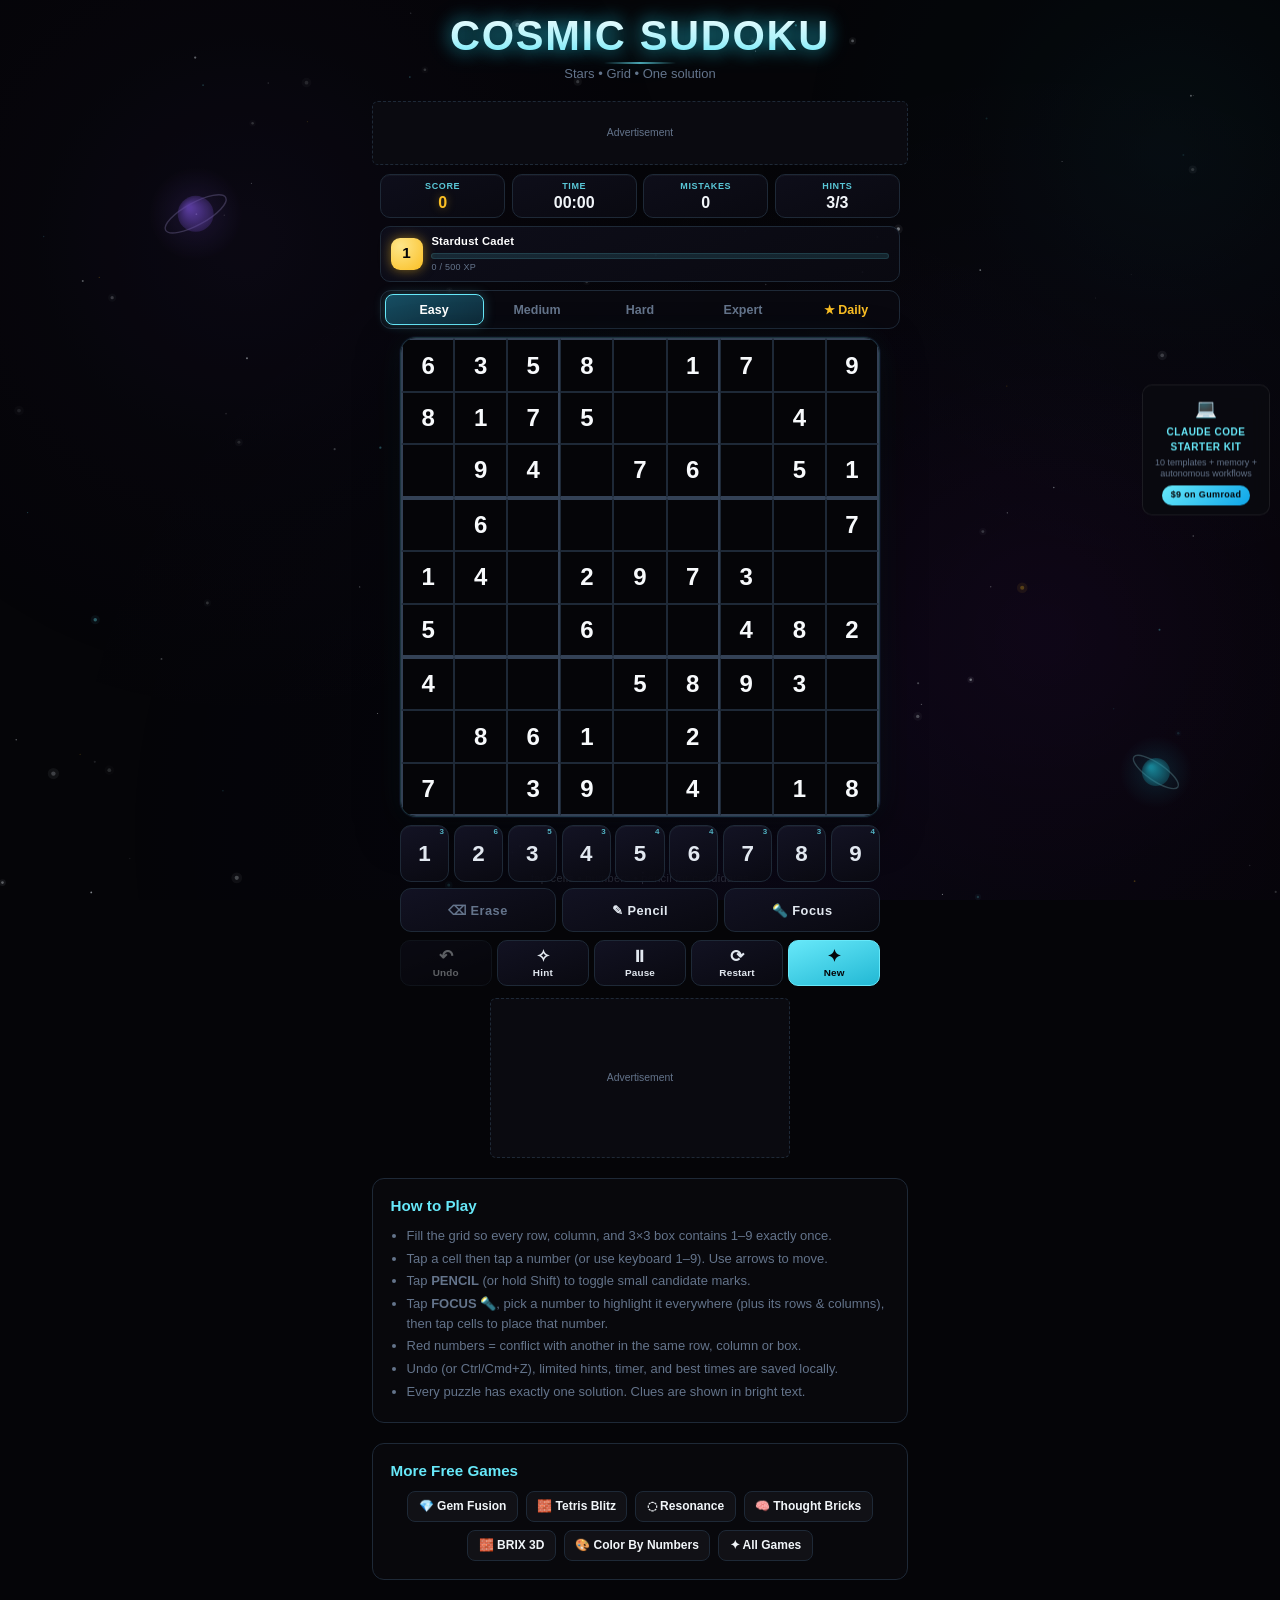
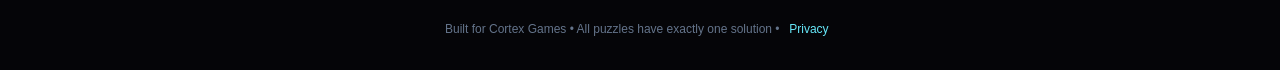
==== commit d966af2e: "Sudoku: make Focus a number-first mode so you can place while highlighting Previously Focus mode int" ====
--- a/games/sudoku/index.html
+++ b/games/sudoku/index.html
@@ -433,6 +433,7 @@
     <li>Fill the grid so every row, column, and 3×3 box contains 1–9 exactly once.</li>
     <li>Tap a cell then tap a number (or use keyboard 1–9). Use arrows to move.</li>
     <li>Tap <strong>PENCIL</strong> (or hold Shift) to toggle small candidate marks.</li>
+    <li>Tap <strong>FOCUS</strong> 🔦, pick a number to highlight it everywhere (plus its rows &amp; columns), then tap cells to place that number.</li>
     <li>Red numbers = conflict with another in the same row, column or box.</li>
     <li>Undo (or Ctrl/Cmd+Z), limited hints, timer, and best times are saved locally.</li>
     <li>Every puzzle has exactly one solution. Clues are shown in bright text.</li>
@@ -784,12 +785,14 @@
 
   function selectCell(r,c){
     if(won) return;
-    // don't select if it's a clue and already filled from start? but allow view
     const isClue = initialPuzzle[r][c] !== 0;
-    if(isClue && currentGrid[r][c] !== 0){
-      // still allow select for viewing conflicts
-    }
     selected = {r,c};
+    // Number-first: in Focus mode with a number "picked up", tapping an editable cell drops it in.
+    if(focusMode && focusNum && !isClue){
+      if(!running && !won) startTimer();
+      placeOrNote(r, c, focusNum); // handles scoring, win check, render, save; focusNum stays loaded
+      return;
+    }
     if(currentGrid[r][c]) lastVal = currentGrid[r][c];
     renderGrid();
   }
@@ -800,7 +803,12 @@
     if(e.key >= '1' && e.key <= '9'){
       e.preventDefault();
       const n = parseInt(e.key,10);
-      if(focusMode){ setFocusNum(focusNum === n ? 0 : n); return; }
+      if(focusMode){
+        // number-first: place into the focused cell, and pick up that number for highlighting
+        if(initialPuzzle[r][c] === 0) placeOrNote(r, c, n);
+        setFocusNum(n);
+        return;
+      }
       placeOrNote(r, c, n);
     }else if(e.key === '0' || e.key === 'Backspace' || e.key === 'Delete'){
       e.preventDefault();
